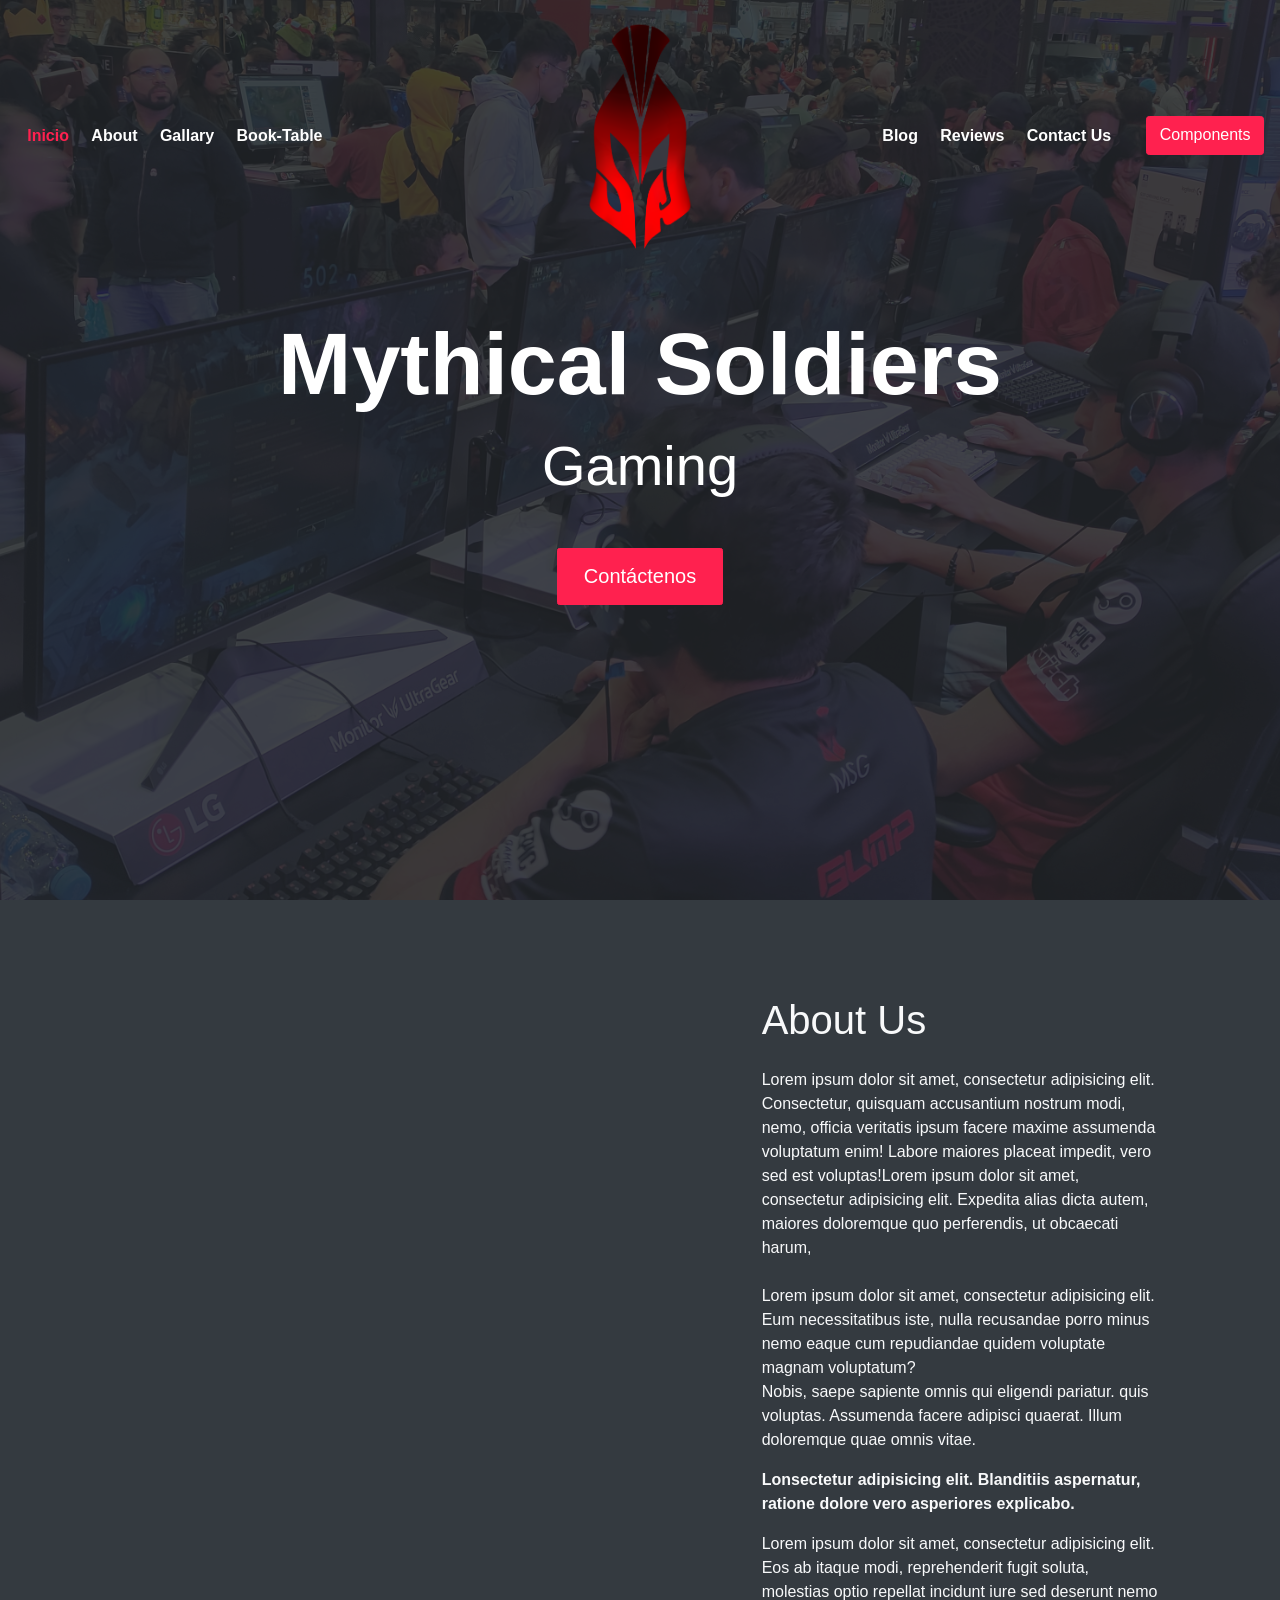
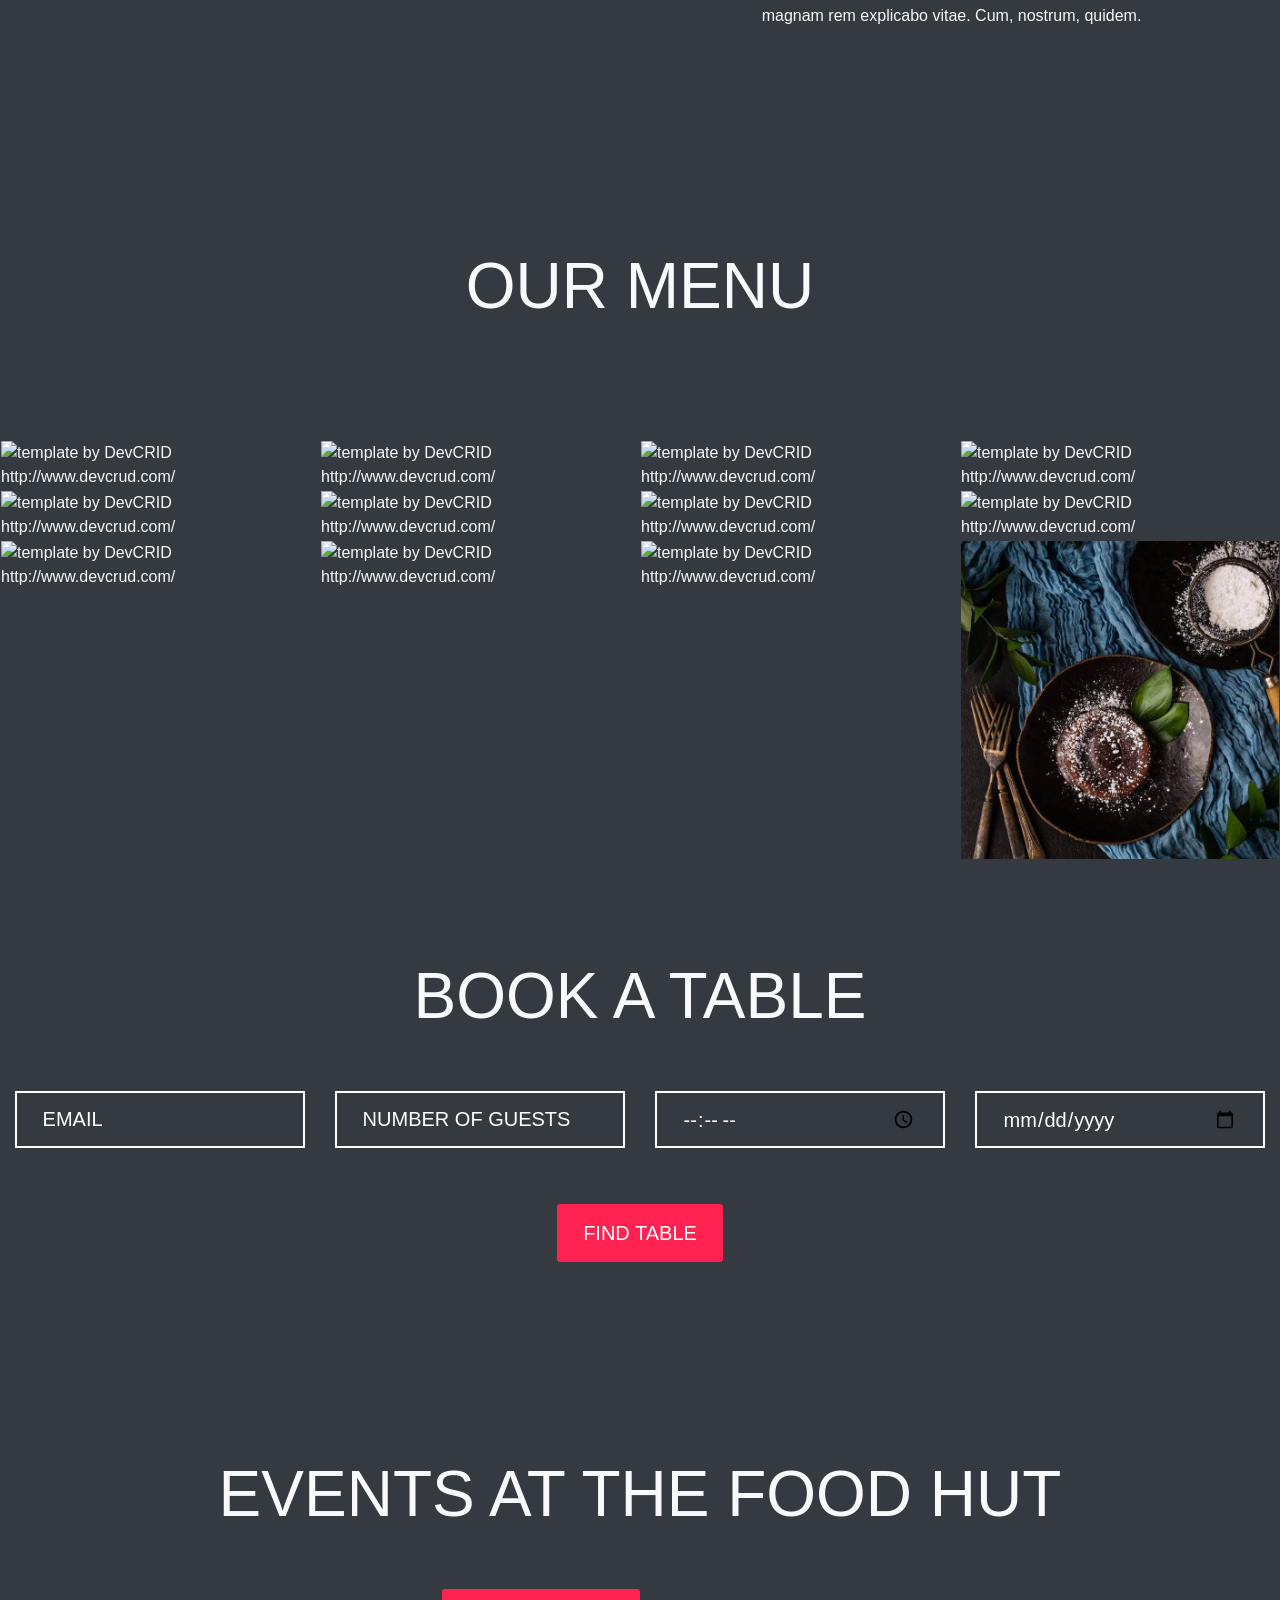
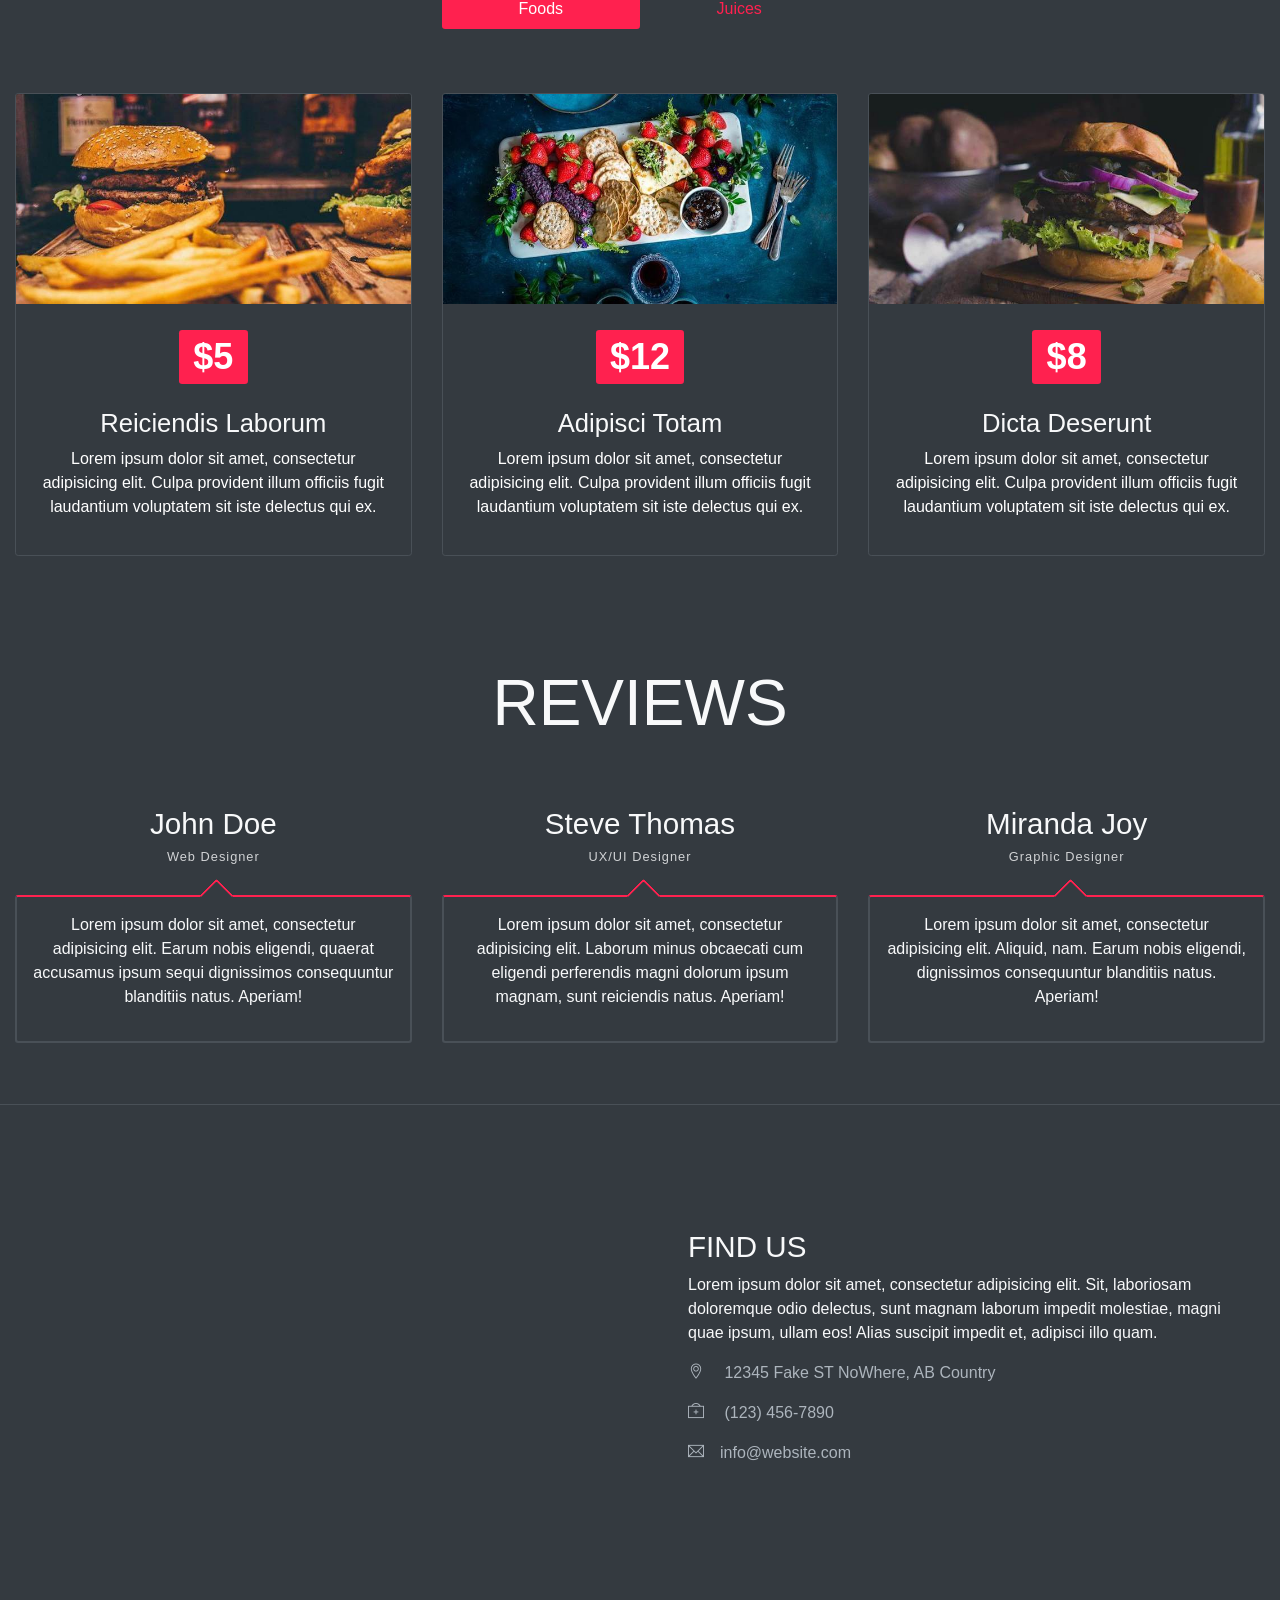
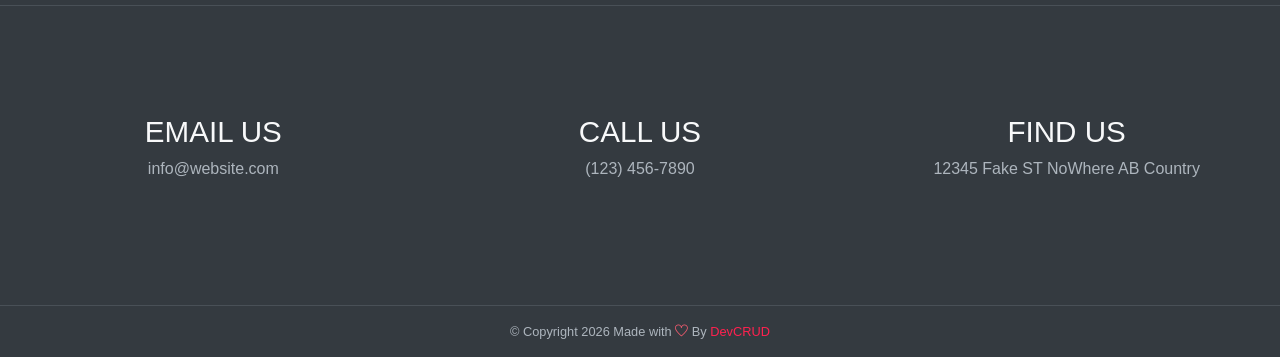
==== public_html/index.html @ 179f6e2f "feat: Adding files new page MSG" ====
<!DOCTYPE html>
<html lang="en">
<head>
	<meta charset="utf-8">
    <meta name="viewport" content="width=device-width, initial-scale=1, shrink-to-fit=no">
    <meta name="description" content="Start your development with FoodHut landing page.">
    <meta name="author" content="Devcrud">
    <title>FoodHut | Free Bootstrap 4.3.x template</title>
   
    <!-- font icons -->
    <link rel="stylesheet" href="assets/vendors/themify-icons/css/themify-icons.css">

    <link rel="stylesheet" href="assets/vendors/animate/animate.css">

    <!-- Bootstrap + FoodHut main styles -->
	<link rel="stylesheet" href="assets/css/foodhut.css">
</head>
<body data-spy="scroll" data-target=".navbar" data-offset="40" id="home">
    
    <!-- Navbar -->
    <nav class="custom-navbar navbar navbar-expand-lg navbar-dark fixed-top" data-spy="affix" data-offset-top="10">
        <button class="navbar-toggler" type="button" data-toggle="collapse" data-target="#navbarSupportedContent" aria-controls="navbarSupportedContent" aria-expanded="false" aria-label="Toggle navigation">
            <span class="navbar-toggler-icon"></span>
        </button>
        <div class="collapse navbar-collapse" id="navbarSupportedContent">
            <ul class="navbar-nav">
                <li class="nav-item">
                    <a class="nav-link" href="#home">Inicio</a>
                </li>
                <li class="nav-item">
                    <a class="nav-link" href="#about">About</a>
                </li>
                <li class="nav-item">
                    <a class="nav-link" href="#gallary">Gallary</a>
                </li>
                <li class="nav-item">
                    <a class="nav-link" href="#book-table">Book-Table</a>
                </li>
            </ul>
            <a class="navbar-brand m-auto" href="#">
                <img src="assets/imgs/logo.png" class="brand-img" alt="">
                <span class="brand-txt"><img src="assets/imgs/logoBlanco.png" class="brand-img" alt=""></span>
            </a>
            <ul class="navbar-nav">
                <li class="nav-item">
                    <a class="nav-link" href="#blog">Blog<span class="sr-only">(current)</span></a>
                </li>
                <li class="nav-item">
                    <a class="nav-link" href="#testmonial">Reviews</a>
                </li>
                <li class="nav-item">
                    <a class="nav-link" href="#contact">Contact Us</a>
                </li>
                <li class="nav-item">
                    <a href="components.html" class="btn btn-primary ml-xl-4">Components</a>
                </li>
            </ul>
        </div>
    </nav>
    <!-- header -->
    <header id="home" class="header">
        <div class="overlay text-white text-center">
            <h1 class="display-2 font-weight-bold my-3">Mythical Soldiers</h1>
            <h2 class="display-4 mb-5">Gaming</h2>
            <a class="btn btn-lg btn-primary" href="#gallary">Contáctenos</a>
        </div>
    </header>

    <!--  About Section  -->
    <div id="about" class="container-fluid wow fadeIn" id="about"data-wow-duration="1.5s">
        <div class="row">
            <div class="col-lg-6 has-img-bg"></div>
            <div class="col-lg-6">
                <div class="row justify-content-center">
                    <div class="col-sm-8 py-5 my-5">
                        <h2 class="mb-4">About Us</h2>
                        <p>Lorem ipsum dolor sit amet, consectetur adipisicing elit. Consectetur, quisquam accusantium nostrum modi, nemo, officia veritatis ipsum facere maxime assumenda voluptatum enim! Labore maiores placeat impedit, vero sed est voluptas!Lorem ipsum dolor sit amet, consectetur adipisicing elit. Expedita alias dicta autem, maiores doloremque quo perferendis, ut obcaecati harum, <br><br>Lorem ipsum dolor sit amet, consectetur adipisicing elit. Eum necessitatibus iste,
                        nulla recusandae porro minus nemo eaque cum repudiandae quidem voluptate magnam voluptatum? <br>Nobis, saepe sapiente omnis qui eligendi pariatur. quis voluptas. Assumenda facere adipisci quaerat. Illum doloremque quae omnis vitae.</p>
                        <p><b>Lonsectetur adipisicing elit. Blanditiis aspernatur, ratione dolore vero asperiores explicabo.</b></p>
                        <p>Lorem ipsum dolor sit amet, consectetur adipisicing elit. Eos ab itaque modi, reprehenderit fugit soluta, molestias optio repellat incidunt iure sed deserunt nemo magnam rem explicabo vitae. Cum, nostrum, quidem.</p>
                    </div>
                </div>
            </div>
        </div>
    </div>

    <!--  gallary Section  -->
    <div id="gallary" class="text-center bg-dark text-light has-height-md middle-items wow fadeIn">
        <h2 class="section-title">OUR MENU</h2>
    </div>
    <div class="gallary row">
        <div class="col-sm-6 col-lg-3 gallary-item wow fadeIn">
            <img src="assets/imgs/gallary-1.jpg" alt="template by DevCRID http://www.devcrud.com/" class="gallary-img">
            <a href="#" class="gallary-overlay">
                <i class="gallary-icon ti-plus"></i>
            </a>
        </div>
        <div class="col-sm-6 col-lg-3 gallary-item wow fadeIn">
            <img src="assets/imgs/gallary-2.jpg" alt="template by DevCRID http://www.devcrud.com/" class="gallary-img">
            <a href="#" class="gallary-overlay">
                <i class="gallary-icon ti-plus"></i>
            </a>
        </div>
        <div class="col-sm-6 col-lg-3 gallary-item wow fadeIn">
            <img src="assets/imgs/gallary-3.jpg" alt="template by DevCRID http://www.devcrud.com/" class="gallary-img">
            <a href="#" class="gallary-overlay">
                <i class="gallary-icon ti-plus"></i>
            </a>
        </div>
        <div class="col-sm-6 col-lg-3 gallary-item wow fadeIn">
            <img src="assets/imgs/gallary-4.jpg" alt="template by DevCRID http://www.devcrud.com/" class="gallary-img">
            <a href="#" class="gallary-overlay">
                <i class="gallary-icon ti-plus"></i>
            </a>
        </div>
        <div class="col-sm-6 col-lg-3 gallary-item wow fadeIn">
            <img src="assets/imgs/gallary-5.jpg" alt="template by DevCRID http://www.devcrud.com/" class="gallary-img">
            <a href="#" class="gallary-overlay">
                <i class="gallary-icon ti-plus"></i>
            </a>
        </div>
        <div class="col-sm-6 col-lg-3 gallary-item wow fadeIn">
            <img src="assets/imgs/gallary-6.jpg" alt="template by DevCRID http://www.devcrud.com/" class="gallary-img">
            <a href="#" class="gallary-overlay">
                <i class="gallary-icon ti-plus"></i>
            </a>
        </div>
        <div class="col-sm-6 col-lg-3 gallary-item wow fadeIn">
            <img src="assets/imgs/gallary-7.jpg" alt="template by DevCRID http://www.devcrud.com/" class="gallary-img">
            <a href="#" class="gallary-overlay">
                <i class="gallary-icon ti-plus"></i>
            </a>
        </div>
        <div class="col-sm-6 col-lg-3 gallary-item wow fadeIn">
            <img src="assets/imgs/gallary-8.jpg" alt="template by DevCRID http://www.devcrud.com/" class="gallary-img">
            <a href="#" class="gallary-overlay">
                <i class="gallary-icon ti-plus"></i>
            </a>
        </div>
        <div class="col-sm-6 col-lg-3 gallary-item wow fadeIn">
            <img src="assets/imgs/gallary-9.jpg" alt="template by DevCRID http://www.devcrud.com/" class="gallary-img">
            <a href="#" class="gallary-overlay">
                <i class="gallary-icon ti-plus"></i>
            </a>
        </div>
        <div class="col-sm-6 col-lg-3 gallary-item wow fadeIn">
            <img src="assets/imgs/gallary-10.jpg" alt="template by DevCRID http://www.devcrud.com/" class="gallary-img">
            <a href="#" class="gallary-overlay">
                <i class="gallary-icon ti-plus"></i>
            </a>
        </div>
        <div class="col-sm-6 col-lg-3 gallary-item wow fadeIn">
            <img src="assets/imgs/gallary-11.jpg" alt="template by DevCRID http://www.devcrud.com/" class="gallary-img">
            <a href="#" class="gallary-overlay">
                <i class="gallary-icon ti-plus"></i>
            </a>
        </div>
        <div class="col-sm-6 col-lg-3 gallary-item wow fadeIn">
            <img src="assets/imgs/gallary-12.jpg" alt="template by DevCRID http://www.devcrud.com/" class="gallary-img">
            <a href="#" class="gallary-overlay">
                <i class="gallary-icon ti-plus"></i>
            </a>
        </div>
    </div>

    <!-- book a table Section  -->
    <div class="container-fluid has-bg-overlay text-center text-light has-height-lg middle-items" id="book-table">
        <div class="">
            <h2 class="section-title mb-5">BOOK A TABLE</h2>
            <div class="row mb-5">
                <div class="col-sm-6 col-md-3 col-xs-12 my-2">
                    <input type="email" id="booktable" class="form-control form-control-lg custom-form-control" placeholder="EMAIL">
                </div>
                <div class="col-sm-6 col-md-3 col-xs-12 my-2">
                    <input type="number" id="booktable" class="form-control form-control-lg custom-form-control" placeholder="NUMBER OF GUESTS" max="20" min="0">
                </div>
                <div class="col-sm-6 col-md-3 col-xs-12 my-2">
                    <input type="time" id="booktable" class="form-control form-control-lg custom-form-control" placeholder="EMAIL">
                </div>
                <div class="col-sm-6 col-md-3 col-xs-12 my-2">
                    <input type="date" id="booktable" class="form-control form-control-lg custom-form-control" placeholder="12/12/12">
                </div>
            </div>
            <a href="#" class="btn btn-lg btn-primary" id="rounded-btn">FIND TABLE</a>
        </div>
    </div>

    <!-- BLOG Section  -->
    <div id="blog" class="container-fluid bg-dark text-light py-5 text-center wow fadeIn">
        <h2 class="section-title py-5">EVENTS AT THE FOOD HUT</h2>
        <div class="row justify-content-center">
            <div class="col-sm-7 col-md-4 mb-5">
                <ul class="nav nav-pills nav-justified mb-3" id="pills-tab" role="tablist">
                    <li class="nav-item">
                        <a class="nav-link active" id="pills-home-tab" data-toggle="pill" href="#foods" role="tab" aria-controls="pills-home" aria-selected="true">Foods</a>
                    </li>
                    <li class="nav-item">
                        <a class="nav-link" id="pills-profile-tab" data-toggle="pill" href="#juices" role="tab" aria-controls="pills-profile" aria-selected="false">Juices</a>
                    </li>
                </ul>
            </div>
        </div>
        <div class="tab-content" id="pills-tabContent">
            <div class="tab-pane fade show active" id="foods" role="tabpanel" aria-labelledby="pills-home-tab">
                <div class="row">
                    <div class="col-md-4">
                        <div class="card bg-transparent border my-3 my-md-0">
                            <img src="assets/imgs/blog-1.jpg" alt="template by DevCRID http://www.devcrud.com/" class="rounded-0 card-img-top mg-responsive">
                            <div class="card-body">
                                <h1 class="text-center mb-4"><a href="#" class="badge badge-primary">$5</a></h1>
                                <h4 class="pt20 pb20">Reiciendis Laborum </h4>
                                <p class="text-white">Lorem ipsum dolor sit amet, consectetur adipisicing elit. Culpa provident illum officiis fugit laudantium voluptatem sit iste delectus qui ex. </p>
                            </div>
                        </div>
                    </div>
                    <div class="col-md-4">
                        <div class="card bg-transparent border my-3 my-md-0">
                            <img src="assets/imgs/blog-2.jpg" alt="template by DevCRID http://www.devcrud.com/" class="rounded-0 card-img-top mg-responsive">
                            <div class="card-body">
                                <h1 class="text-center mb-4"><a href="#" class="badge badge-primary">$12</a></h1>
                                <h4 class="pt20 pb20">Adipisci Totam</h4>
                                <p class="text-white">Lorem ipsum dolor sit amet, consectetur adipisicing elit. Culpa provident illum officiis fugit laudantium voluptatem sit iste delectus qui ex. </p>
                            </div>
                        </div>
                    </div>
                    <div class="col-md-4">
                        <div class="card bg-transparent border my-3 my-md-0">
                            <img src="assets/imgs/blog-3.jpg" alt="template by DevCRID http://www.devcrud.com/" class="rounded-0 card-img-top mg-responsive">
                            <div class="card-body">
                                <h1 class="text-center mb-4"><a href="#" class="badge badge-primary">$8</a></h1>
                                <h4 class="pt20 pb20">Dicta Deserunt</h4>
                                <p class="text-white">Lorem ipsum dolor sit amet, consectetur adipisicing elit. Culpa provident illum officiis fugit laudantium voluptatem sit iste delectus qui ex. </p>
                            </div>
                        </div>
                    </div>
                </div>
            </div>
            <div class="tab-pane fade" id="juices" role="tabpanel" aria-labelledby="pills-profile-tab">
                <div class="row">
                    <div class="col-md-4 my-3 my-md-0">
                        <div class="card bg-transparent border">
                            <img src="assets/imgs/blog-4.jpg" alt="template by DevCRID http://www.devcrud.com/" class="rounded-0 card-img-top mg-responsive">
                            <div class="card-body">
                                <h1 class="text-center mb-4"><a href="#" class="badge badge-primary">$15</a></h1>
                                <h4 class="pt20 pb20">Consectetur Adipisicing Elit</h4>
                                <p class="text-white">Lorem ipsum dolor sit amet, consectetur adipisicing elit. Culpa provident illum officiis fugit laudantium voluptatem sit iste delectus qui ex. </p>
                            </div>
                        </div>
                    </div>
                    <div class="col-md-4 my-3 my-md-0">
                        <div class="card bg-transparent border">
                            <img src="assets/imgs/blog-5.jpg" alt="template by DevCRID http://www.devcrud.com/" class="rounded-0 card-img-top mg-responsive">
                            <div class="card-body">
                                <h1 class="text-center mb-4"><a href="#" class="badge badge-primary">$29</a></h1>
                                <h4 class="pt20 pb20">Ullam Laboriosam</h4>
                                <p class="text-white">Lorem ipsum dolor sit amet, consectetur adipisicing elit. Culpa provident illum officiis fugit laudantium voluptatem sit iste delectus qui ex. </p>
                            </div>
                        </div>
                    </div>
                    <div class="col-md-4 my-3 my-md-0">
                        <div class="card bg-transparent border">
                            <img src="assets/imgs/blog-6.jpg" alt="template by DevCRID http://www.devcrud.com/" class="rounded-0 card-img-top mg-responsive">
                            <div class="card-body">
                                <h1 class="text-center mb-4"><a href="#" class="badge badge-primary">$3</a></h1>
                                <h4 class="pt20 pb20">Fugit Ipsam</h4>
                                <p class="text-white">Lorem ipsum dolor sit amet, consectetur adipisicing elit. Culpa provident illum officiis fugit laudantium voluptatem sit iste delectus qui ex. </p>
                            </div>
                        </div>
                    </div>
                </div>
            </div>
        </div>
    </div>

    <!-- REVIEWS Section  -->
    <div id="testmonial" class="container-fluid wow fadeIn bg-dark text-light has-height-lg middle-items">
        <h2 class="section-title my-5 text-center">REVIEWS</h2>
        <div class="row mt-3 mb-5">
            <div class="col-md-4 my-3 my-md-0">
                <div class="testmonial-card">
                    <h3 class="testmonial-title">John Doe</h3>
                    <h6 class="testmonial-subtitle">Web Designer</h6>
                    <div class="testmonial-body">
                        <p>Lorem ipsum dolor sit amet, consectetur adipisicing elit. Earum nobis eligendi, quaerat accusamus ipsum sequi dignissimos consequuntur blanditiis natus. Aperiam!</p>
                    </div>
                </div>
            </div>
            <div class="col-md-4 my-3 my-md-0">
                <div class="testmonial-card">
                    <h3 class="testmonial-title">Steve Thomas</h3>
                    <h6 class="testmonial-subtitle">UX/UI Designer</h6>
                    <div class="testmonial-body">
                        <p>Lorem ipsum dolor sit amet, consectetur adipisicing elit. Laborum minus obcaecati cum eligendi perferendis magni dolorum ipsum magnam, sunt reiciendis natus. Aperiam!</p>
                    </div>
                </div>
            </div>
            <div class="col-md-4 my-3 my-md-0">
                <div class="testmonial-card">
                    <h3 class="testmonial-title">Miranda Joy</h3>
                    <h6 class="testmonial-subtitle">Graphic Designer</h6>
                    <div class="testmonial-body">
                        <p>Lorem ipsum dolor sit amet, consectetur adipisicing elit. Aliquid, nam. Earum nobis eligendi, dignissimos consequuntur blanditiis natus. Aperiam!</p>
                    </div>
                </div>
            </div>
        </div>
    </div>

    <!-- CONTACT Section  -->
    <div id="contact" class="container-fluid bg-dark text-light border-top wow fadeIn">
        <div class="row">
            <div class="col-md-6 px-0">
                <div id="map" style="width: 100%; height: 100%; min-height: 400px"></div>
            </div>
            <div class="col-md-6 px-5 has-height-lg middle-items">
                <h3>FIND US</h3>
                <p>Lorem ipsum dolor sit amet, consectetur adipisicing elit. Sit, laboriosam doloremque odio delectus, sunt magnam laborum impedit molestiae, magni quae ipsum, ullam eos! Alias suscipit impedit et, adipisci illo quam.</p>
                <div class="text-muted">
                    <p><span class="ti-location-pin pr-3"></span> 12345 Fake ST NoWhere, AB Country</p>
                    <p><span class="ti-support pr-3"></span> (123) 456-7890</p>
                    <p><span class="ti-email pr-3"></span>info@website.com</p>
                </div>
            </div>
        </div>
    </div>

    <!-- page footer  -->
    <div class="container-fluid bg-dark text-light has-height-md middle-items border-top text-center wow fadeIn">
        <div class="row">
            <div class="col-sm-4">
                <h3>EMAIL US</h3>
                <P class="text-muted">info@website.com</P>
            </div>
            <div class="col-sm-4">
                <h3>CALL US</h3>
                <P class="text-muted">(123) 456-7890</P>
            </div>
            <div class="col-sm-4">
                <h3>FIND US</h3>
                <P class="text-muted">12345 Fake ST NoWhere AB Country</P>
            </div>
        </div>
    </div>
    <div class="bg-dark text-light text-center border-top wow fadeIn">
        <p class="mb-0 py-3 text-muted small">&copy; Copyright <script>document.write(new Date().getFullYear())</script> Made with <i class="ti-heart text-danger"></i> By <a href="http://devcrud.com">DevCRUD</a></p>
    </div>
    <!-- end of page footer -->

	<!-- core  -->
    <script src="assets/vendors/jquery/jquery-3.4.1.js"></script>
    <script src="assets/vendors/bootstrap/bootstrap.bundle.js"></script>

    <!-- bootstrap affix -->
    <script src="assets/vendors/bootstrap/bootstrap.affix.js"></script>

    <!-- wow.js -->
    <script src="assets/vendors/wow/wow.js"></script>
    
    <!-- google maps -->
    <script async defer src="https://maps.googleapis.com/maps/api/js?key=AIzaSyCtme10pzgKSPeJVJrG1O3tjR6lk98o4w8&callback=initMap"></script>

    <!-- FoodHut js -->
    <script src="assets/js/foodhut.js"></script>

</body>
</html>
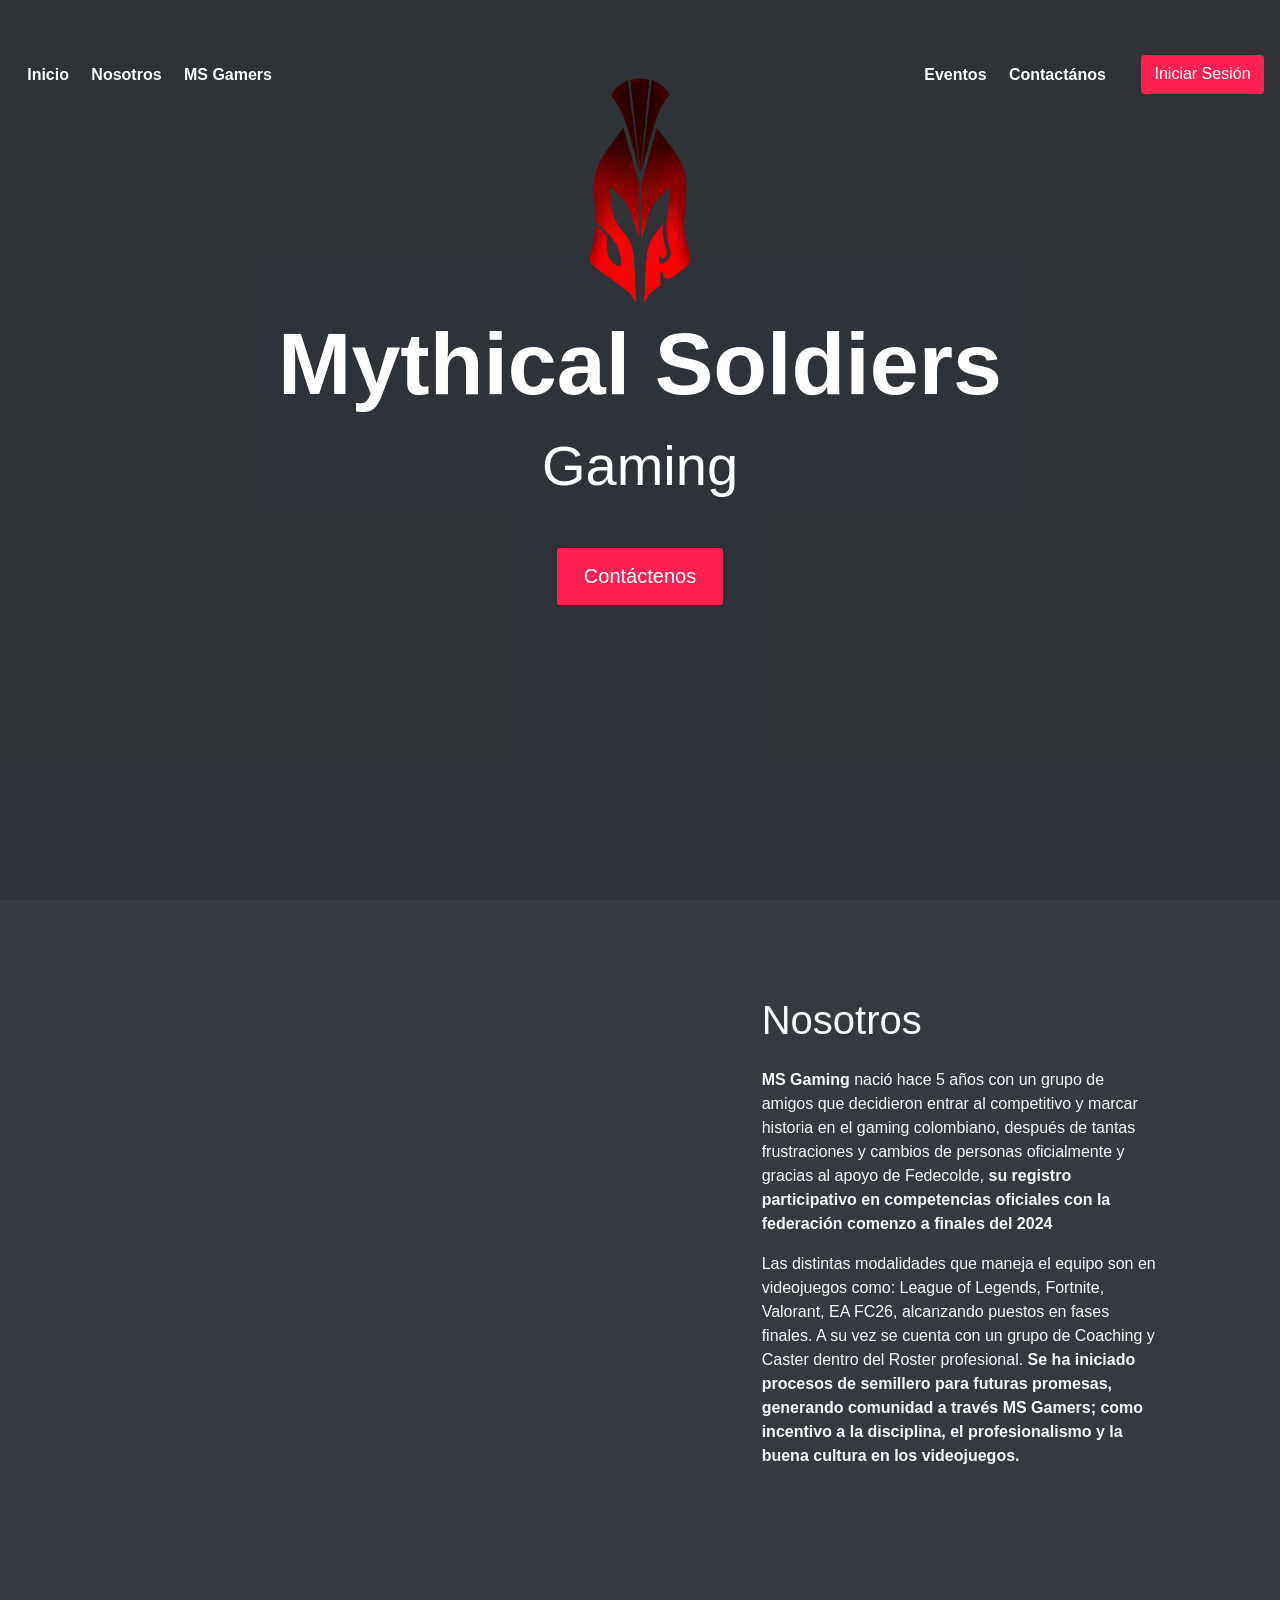
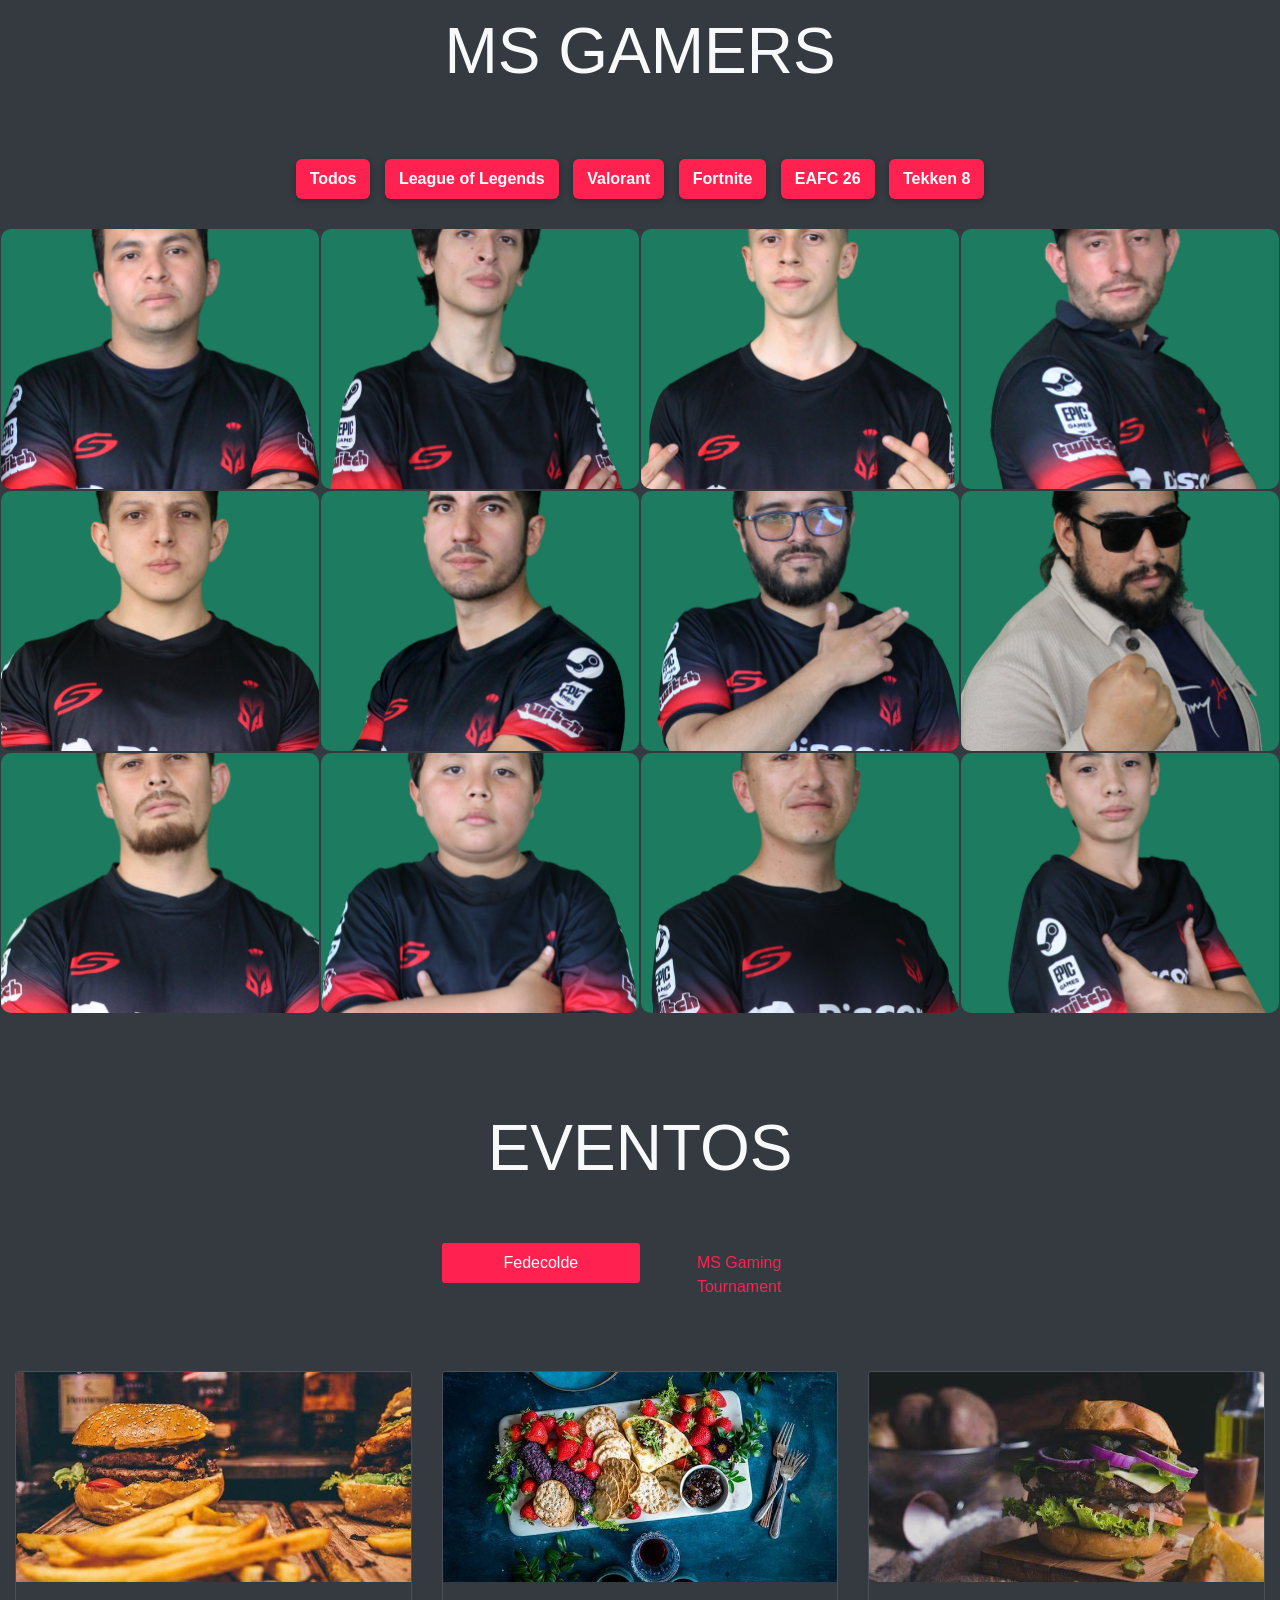
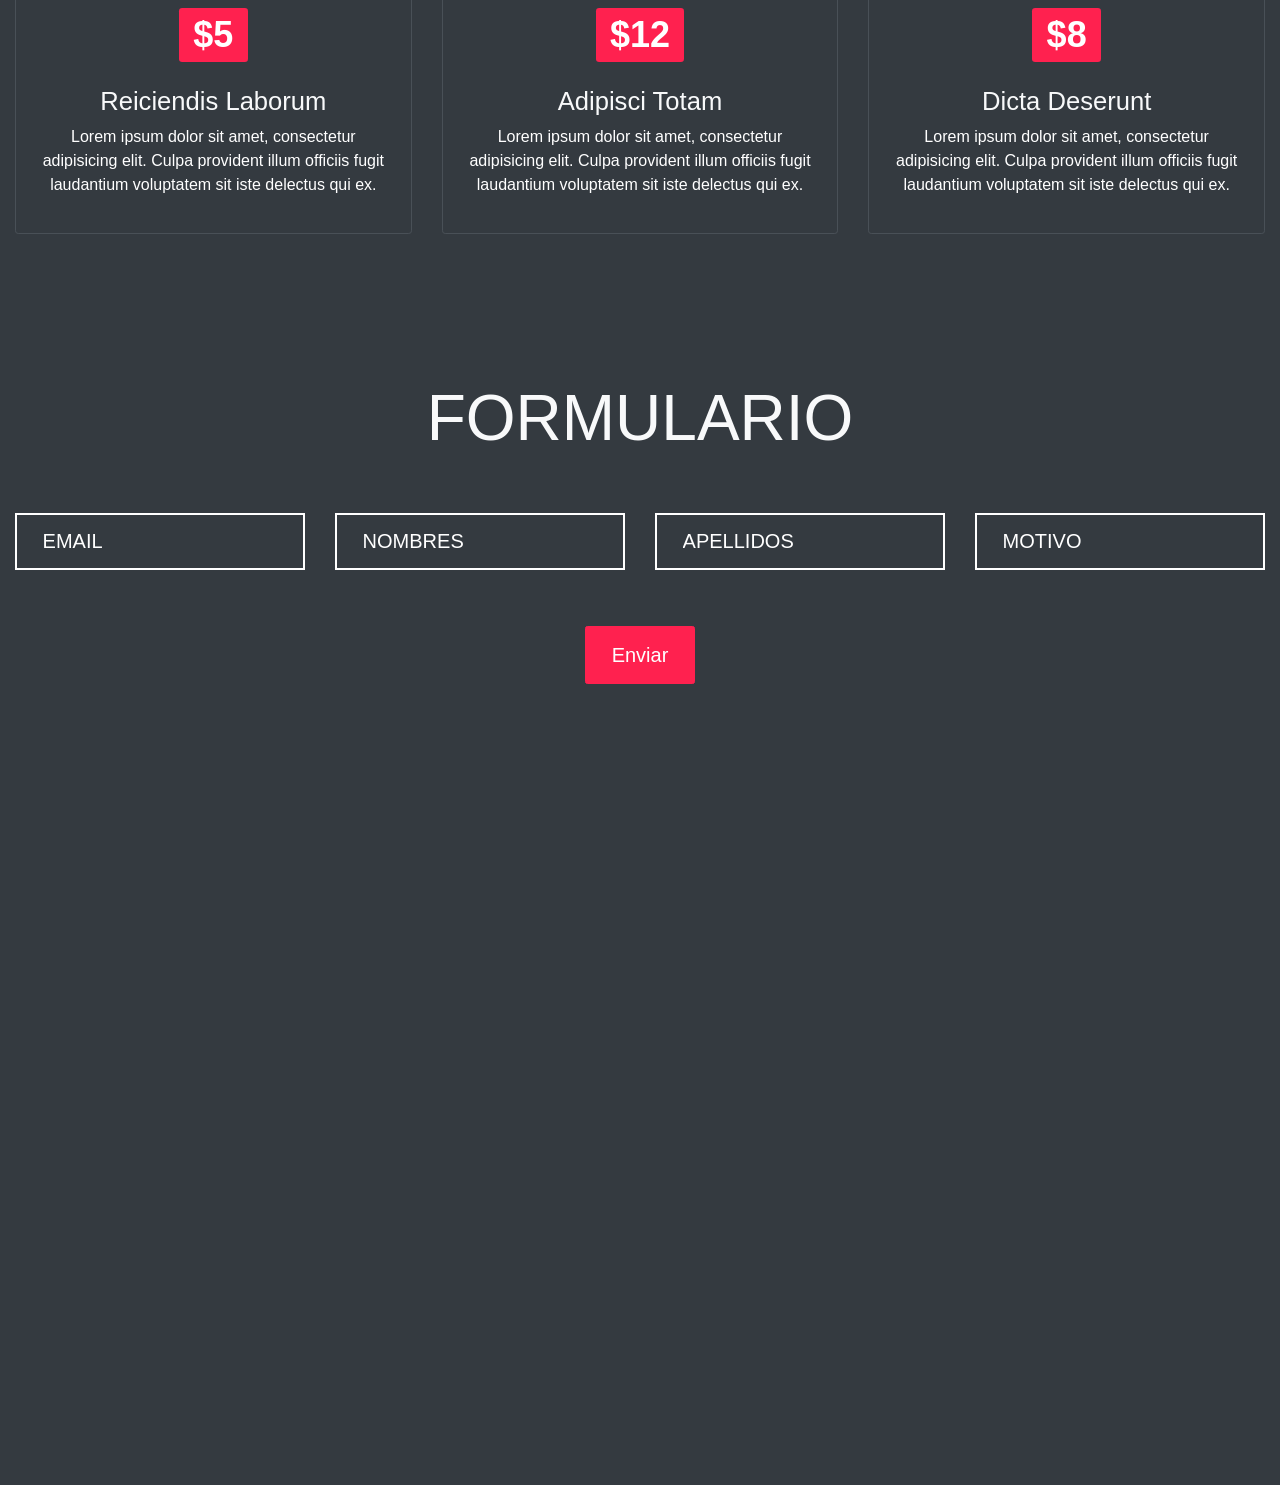
==== commit e07dda1e: "feat: New page Msg" ====
--- a/public_html/index.html
+++ b/public_html/index.html
@@ -5,22 +5,26 @@
     <meta name="viewport" content="width=device-width, initial-scale=1, shrink-to-fit=no">
     <meta name="description" content="Start your development with FoodHut landing page.">
     <meta name="author" content="Devcrud">
-    <title>FoodHut | Free Bootstrap 4.3.x template</title>
+    <title>MS Gaming | EaSports</title>
    
     <!-- font icons -->
     <link rel="stylesheet" href="assets/vendors/themify-icons/css/themify-icons.css">
 
     <link rel="stylesheet" href="assets/vendors/animate/animate.css">
-
+    <link rel="stylesheet" href="assets/css/navbar.css">
     <!-- Bootstrap + FoodHut main styles -->
-	<link rel="stylesheet" href="assets/css/foodhut.css">
+	<link rel="stylesheet" href="assets/css/msg.css">
+
+
+
 </head>
-<body data-spy="scroll" data-target=".navbar" data-offset="40" id="home">
-    
+<body id="home">
+
     <!-- Navbar -->
-    <nav class="custom-navbar navbar navbar-expand-lg navbar-dark fixed-top" data-spy="affix" data-offset-top="10">
+    <nav class="custom-navbar navbar navbar-expand-lg navbar-dark fixed-top affix" data-spy="affix" data-offset-top="10">
         <button class="navbar-toggler" type="button" data-toggle="collapse" data-target="#navbarSupportedContent" aria-controls="navbarSupportedContent" aria-expanded="false" aria-label="Toggle navigation">
             <span class="navbar-toggler-icon"></span>
+            <img src="assets/imgs/logoBlanco.png" alt="Logo blanco" class="toggler-logo">
         </button>
         <div class="collapse navbar-collapse" id="navbarSupportedContent">
             <ul class="navbar-nav">
@@ -28,174 +32,235 @@
                     <a class="nav-link" href="#home">Inicio</a>
                 </li>
                 <li class="nav-item">
-                    <a class="nav-link" href="#about">About</a>
-                </li>
-                <li class="nav-item">
-                    <a class="nav-link" href="#gallary">Gallary</a>
-                </li>
-                <li class="nav-item">
-                    <a class="nav-link" href="#book-table">Book-Table</a>
+                    <a class="nav-link" href="#about">Nosotros</a>
+                </li>
+                <li class="nav-item">
+                    <a class="nav-link" href="#gallary">MS Gamers</a>
                 </li>
             </ul>
             <a class="navbar-brand m-auto" href="#">
-                <img src="assets/imgs/logo.png" class="brand-img" alt="">
-                <span class="brand-txt"><img src="assets/imgs/logoBlanco.png" class="brand-img" alt=""></span>
+                <img src="assets/imgs/logo.png" class="brand-img logo-normal" alt="logo normal">
+                <img src="assets/imgs/logoBlanco.png" class="brand-txt logo-scroll" alt="logo blanco">
             </a>
             <ul class="navbar-nav">
                 <li class="nav-item">
-                    <a class="nav-link" href="#blog">Blog<span class="sr-only">(current)</span></a>
-                </li>
-                <li class="nav-item">
-                    <a class="nav-link" href="#testmonial">Reviews</a>
-                </li>
-                <li class="nav-item">
-                    <a class="nav-link" href="#contact">Contact Us</a>
-                </li>
-                <li class="nav-item">
-                    <a href="components.html" class="btn btn-primary ml-xl-4">Components</a>
+                    <a class="nav-link" href="#events">Eventos</a>
+                </li>
+                <li class="nav-item">
+                    <a class="nav-link" href="#book-table">Contactános</a>
+                </li>
+                <li class="nav-item">
+                    <a href="components.html" class="btn btn-primary ml-xl-4">Iniciar Sesión</a>
                 </li>
             </ul>
         </div>
     </nav>
     <!-- header -->
-    <header id="home" class="header">
+    <header id="home" class="header video-header">
+        <video autoplay muted loop playsinline class="video-bg">
+            <source src="assets/videos/fondo.mp4" type="video/mp4">
+        </video>
+
         <div class="overlay text-white text-center">
             <h1 class="display-2 font-weight-bold my-3">Mythical Soldiers</h1>
             <h2 class="display-4 mb-5">Gaming</h2>
-            <a class="btn btn-lg btn-primary" href="#gallary">Contáctenos</a>
+            <a class="btn btn-lg btn-primary" href="#book-table">Contáctenos</a>
         </div>
     </header>
 
     <!--  About Section  -->
-    <div id="about" class="container-fluid wow fadeIn" id="about"data-wow-duration="1.5s">
+    <div id="about" class="container-fluid wow fadeIn" data-wow-duration="1.5s">
         <div class="row">
             <div class="col-lg-6 has-img-bg"></div>
             <div class="col-lg-6">
                 <div class="row justify-content-center">
                     <div class="col-sm-8 py-5 my-5">
-                        <h2 class="mb-4">About Us</h2>
-                        <p>Lorem ipsum dolor sit amet, consectetur adipisicing elit. Consectetur, quisquam accusantium nostrum modi, nemo, officia veritatis ipsum facere maxime assumenda voluptatum enim! Labore maiores placeat impedit, vero sed est voluptas!Lorem ipsum dolor sit amet, consectetur adipisicing elit. Expedita alias dicta autem, maiores doloremque quo perferendis, ut obcaecati harum, <br><br>Lorem ipsum dolor sit amet, consectetur adipisicing elit. Eum necessitatibus iste,
-                        nulla recusandae porro minus nemo eaque cum repudiandae quidem voluptate magnam voluptatum? <br>Nobis, saepe sapiente omnis qui eligendi pariatur. quis voluptas. Assumenda facere adipisci quaerat. Illum doloremque quae omnis vitae.</p>
-                        <p><b>Lonsectetur adipisicing elit. Blanditiis aspernatur, ratione dolore vero asperiores explicabo.</b></p>
-                        <p>Lorem ipsum dolor sit amet, consectetur adipisicing elit. Eos ab itaque modi, reprehenderit fugit soluta, molestias optio repellat incidunt iure sed deserunt nemo magnam rem explicabo vitae. Cum, nostrum, quidem.</p>
-                    </div>
-                </div>
-            </div>
-        </div>
-    </div>
-
-    <!--  gallary Section  -->
+                        <h2 class="mb-4">Nosotros</h2>
+                        <p><b>MS Gaming</b> nació hace 5 años con un grupo de amigos que decidieron entrar al competitivo y marcar historia en el gaming colombiano, después de tantas frustraciones y cambios de personas oficialmente y gracias al apoyo de Fedecolde, <b>su registro participativo en competencias oficiales con la federación comenzo a finales del 2024</b></p>
+                        <p>Las distintas modalidades que maneja el equipo son en videojuegos como: League of Legends, Fortnite, Valorant, EA FC26, alcanzando puestos en fases finales. A su vez se cuenta con un grupo de Coaching y Caster dentro del Roster profesional. <b>Se ha iniciado procesos de semillero para futuras promesas, generando comunidad a través MS Gamers; como incentivo a la disciplina, el profesionalismo y la buena cultura en los videojuegos.</b></p>
+                    </div>
+                </div>
+            </div>
+        </div>
+    </div>
+
+        <!--  gallary Section  -->
     <div id="gallary" class="text-center bg-dark text-light has-height-md middle-items wow fadeIn">
-        <h2 class="section-title">OUR MENU</h2>
-    </div>
-    <div class="gallary row">
-        <div class="col-sm-6 col-lg-3 gallary-item wow fadeIn">
-            <img src="assets/imgs/gallary-1.jpg" alt="template by DevCRID http://www.devcrud.com/" class="gallary-img">
-            <a href="#" class="gallary-overlay">
-                <i class="gallary-icon ti-plus"></i>
-            </a>
-        </div>
-        <div class="col-sm-6 col-lg-3 gallary-item wow fadeIn">
-            <img src="assets/imgs/gallary-2.jpg" alt="template by DevCRID http://www.devcrud.com/" class="gallary-img">
-            <a href="#" class="gallary-overlay">
-                <i class="gallary-icon ti-plus"></i>
-            </a>
-        </div>
-        <div class="col-sm-6 col-lg-3 gallary-item wow fadeIn">
-            <img src="assets/imgs/gallary-3.jpg" alt="template by DevCRID http://www.devcrud.com/" class="gallary-img">
-            <a href="#" class="gallary-overlay">
-                <i class="gallary-icon ti-plus"></i>
-            </a>
-        </div>
-        <div class="col-sm-6 col-lg-3 gallary-item wow fadeIn">
-            <img src="assets/imgs/gallary-4.jpg" alt="template by DevCRID http://www.devcrud.com/" class="gallary-img">
-            <a href="#" class="gallary-overlay">
-                <i class="gallary-icon ti-plus"></i>
-            </a>
-        </div>
-        <div class="col-sm-6 col-lg-3 gallary-item wow fadeIn">
-            <img src="assets/imgs/gallary-5.jpg" alt="template by DevCRID http://www.devcrud.com/" class="gallary-img">
-            <a href="#" class="gallary-overlay">
-                <i class="gallary-icon ti-plus"></i>
-            </a>
-        </div>
-        <div class="col-sm-6 col-lg-3 gallary-item wow fadeIn">
-            <img src="assets/imgs/gallary-6.jpg" alt="template by DevCRID http://www.devcrud.com/" class="gallary-img">
-            <a href="#" class="gallary-overlay">
-                <i class="gallary-icon ti-plus"></i>
-            </a>
-        </div>
-        <div class="col-sm-6 col-lg-3 gallary-item wow fadeIn">
-            <img src="assets/imgs/gallary-7.jpg" alt="template by DevCRID http://www.devcrud.com/" class="gallary-img">
-            <a href="#" class="gallary-overlay">
-                <i class="gallary-icon ti-plus"></i>
-            </a>
-        </div>
-        <div class="col-sm-6 col-lg-3 gallary-item wow fadeIn">
-            <img src="assets/imgs/gallary-8.jpg" alt="template by DevCRID http://www.devcrud.com/" class="gallary-img">
-            <a href="#" class="gallary-overlay">
-                <i class="gallary-icon ti-plus"></i>
-            </a>
-        </div>
-        <div class="col-sm-6 col-lg-3 gallary-item wow fadeIn">
-            <img src="assets/imgs/gallary-9.jpg" alt="template by DevCRID http://www.devcrud.com/" class="gallary-img">
-            <a href="#" class="gallary-overlay">
-                <i class="gallary-icon ti-plus"></i>
-            </a>
-        </div>
-        <div class="col-sm-6 col-lg-3 gallary-item wow fadeIn">
-            <img src="assets/imgs/gallary-10.jpg" alt="template by DevCRID http://www.devcrud.com/" class="gallary-img">
-            <a href="#" class="gallary-overlay">
-                <i class="gallary-icon ti-plus"></i>
-            </a>
-        </div>
-        <div class="col-sm-6 col-lg-3 gallary-item wow fadeIn">
-            <img src="assets/imgs/gallary-11.jpg" alt="template by DevCRID http://www.devcrud.com/" class="gallary-img">
-            <a href="#" class="gallary-overlay">
-                <i class="gallary-icon ti-plus"></i>
-            </a>
-        </div>
-        <div class="col-sm-6 col-lg-3 gallary-item wow fadeIn">
-            <img src="assets/imgs/gallary-12.jpg" alt="template by DevCRID http://www.devcrud.com/" class="gallary-img">
-            <a href="#" class="gallary-overlay">
-                <i class="gallary-icon ti-plus"></i>
-            </a>
-        </div>
-    </div>
-
-    <!-- book a table Section  -->
-    <div class="container-fluid has-bg-overlay text-center text-light has-height-lg middle-items" id="book-table">
-        <div class="">
-            <h2 class="section-title mb-5">BOOK A TABLE</h2>
-            <div class="row mb-5">
-                <div class="col-sm-6 col-md-3 col-xs-12 my-2">
-                    <input type="email" id="booktable" class="form-control form-control-lg custom-form-control" placeholder="EMAIL">
-                </div>
-                <div class="col-sm-6 col-md-3 col-xs-12 my-2">
-                    <input type="number" id="booktable" class="form-control form-control-lg custom-form-control" placeholder="NUMBER OF GUESTS" max="20" min="0">
-                </div>
-                <div class="col-sm-6 col-md-3 col-xs-12 my-2">
-                    <input type="time" id="booktable" class="form-control form-control-lg custom-form-control" placeholder="EMAIL">
-                </div>
-                <div class="col-sm-6 col-md-3 col-xs-12 my-2">
-                    <input type="date" id="booktable" class="form-control form-control-lg custom-form-control" placeholder="12/12/12">
-                </div>
-            </div>
-            <a href="#" class="btn btn-lg btn-primary" id="rounded-btn">FIND TABLE</a>
+        <h2 class="section-title">MS GAMERS</h2>
+    </div>
+
+    <!-- botones de filtro -->
+    <div class="text-center my-4">
+        <button type="button" class="menu-filter-btn" data-filter="all">Todos</button>
+        <button type="button" class="menu-filter-btn" data-filter="1">League of Legends</button>
+        <button type="button" class="menu-filter-btn" data-filter="2">Valorant</button>
+        <button type="button" class="menu-filter-btn" data-filter="3">Fortnite</button>
+        <button type="button" class="menu-filter-btn" data-filter="4">EAFC 26</button>
+        <button type="button" class="menu-filter-btn" data-filter="5">Tekken 8</button>
+    </div>
+
+    <div class="gallary-wrapper">
+        <div class="gallary row">
+            <!-- Grupo 1 -->
+            <div class="col-sm-6 col-lg-3 gallary-item wow fadeIn" data-group="1">
+                <img 
+                class="gallary-img"
+                src="assets/imgs/gallary-1.jpg"
+                data-logo="assets/imgs/logo-msg.png"
+                data-title="MSG Forrest Gump"
+                data-desc="Jungla competitivo — Mythical Soldiers"
+                data-social='[{"icon":"instagram","url":"https://instagram.com/carlos.msg"},
+                              {"icon":"twitch","url":"https://twitch.tv/carlosJungle"}]'>
+
+            </div>
+            <div class="col-sm-6 col-lg-3 gallary-item wow fadeIn" data-group="1">
+                <img src="assets/imgs/gallary-5.jpg"
+                    class="gallary-img"
+                    data-title="MSG - Solo Loveling"
+                    data-desc="Main Jungla"
+                    data-social='[
+                        {"icon":"instagram", "url":"https://instagram.com/carlos.msg"},
+                        {"icon":"twitch", "url":"https://twitch.tv/carlosJungle"}
+                    ]'>
+            </div>
+            <div class="col-sm-6 col-lg-3 gallary-item wow fadeIn" data-group="1">
+                <img src="assets/imgs/gallary-6.jpg"
+                    class="gallary-img"
+                    data-title="MSG - Solo Loveling"
+                    data-desc="Main Jungla"
+                    data-social='[
+                        {"icon":"instagram", "url":"https://instagram.com/carlos.msg"},
+                        {"icon":"twitch", "url":"https://twitch.tv/carlosJungle"}
+                    ]'>
+            </div>
+
+            <!-- Grupo 2 -->
+            <div class="col-sm-6 col-lg-3 gallary-item wow fadeIn" data-group="2">
+                <img src="assets/imgs/gallary-2.jpg"
+                    class="gallary-img"
+                    data-title="MSG - Solo Loveling"
+                    data-desc="Main Jungla"
+                    data-social='[
+                        {"icon":"instagram", "url":"https://instagram.com/carlos.msg"},
+                        {"icon":"twitch", "url":"https://twitch.tv/carlosJungle"}
+                    ]'>
+            </div>
+            <div class="col-sm-6 col-lg-3 gallary-item wow fadeIn" data-group="2">
+                <img src="assets/imgs/gallary-11.jpg"
+                    class="gallary-img"
+                    data-title="MSG - Pokeperro"
+                    data-desc="Midlaner"
+                    data-social='[
+                        {"icon":"instagram", "url":"https://instagram.com/miguelangelo922"},
+                        {"icon":"twitch", "url":"https://twitch.tv/carlosJungle"}
+                    ]'>
+            </div>
+            <div class="col-sm-6 col-lg-3 gallary-item wow fadeIn" data-group="2">
+                <img src="assets/imgs/gallary-12.jpg"
+                    class="gallary-img"
+                    data-title="MSG - Solo Loveling"
+                    data-desc="Main Jungla"
+                    data-social='[
+                        {"icon":"instagram", "url":"https://instagram.com/carlos.msg"},
+                        {"icon":"twitch", "url":"https://twitch.tv/carlosJungle"}
+                    ]'>
+            </div>
+
+            <!-- Grupo 3 -->
+            <div class="col-sm-6 col-lg-3 gallary-item wow fadeIn" data-group="3">
+                <img src="assets/imgs/gallary-3.jpg"
+                    class="gallary-img"
+                    data-title="MSG - Solo Loveling"
+                    data-desc="Main Jungla"
+                    data-social='[
+                        {"icon":"instagram", "url":"https://instagram.com/carlos.msg"},
+                        {"icon":"twitch", "url":"https://twitch.tv/carlosJungle"}
+                    ]'>
+            </div>
+
+            <!-- Grupo 4 -->
+            <div class="col-sm-6 col-lg-3 gallary-item wow fadeIn" data-group="4">
+                <img src="assets/imgs/gallary-4.jpg"
+                    class="gallary-img"
+                    data-title="MSG - Solo Loveling"
+                    data-desc="Main Jungla"
+                    data-social='[
+                        {"icon":"instagram", "url":"https://instagram.com/carlos.msg"},
+                        {"icon":"twitch", "url":"https://twitch.tv/carlosJungle"}
+                    ]'>
+            </div>
+
+            <!-- Grupo 5 -->
+            <div class="col-sm-6 col-lg-3 gallary-item wow fadeIn" data-group="5">
+                <img src="assets/imgs/gallary-7.jpg"
+                    class="gallary-img"
+                    data-title="MSG - Solo Loveling"
+                    data-desc="Main Jungla"
+                    data-social='[
+                        {"icon":"instagram", "url":"https://instagram.com/carlos.msg"},
+                        {"icon":"twitch", "url":"https://twitch.tv/carlosJungle"}
+                    ]'>
+            </div>
+            <div class="col-sm-6 col-lg-3 gallary-item wow fadeIn" data-group="5">
+                <img src="assets/imgs/gallary-8.jpg"
+                    class="gallary-img"
+                    data-title="MSG - Solo Loveling"
+                    data-desc="Main Jungla"
+                    data-social='[
+                        {"icon":"instagram", "url":"https://instagram.com/carlos.msg"},
+                        {"icon":"twitch", "url":"https://twitch.tv/carlosJungle"}
+                    ]'>
+            </div>
+            <div class="col-sm-6 col-lg-3 gallary-item wow fadeIn" data-group="5">
+                <img src="assets/imgs/gallary-9.jpg"
+                    class="gallary-img"
+                    data-title="MSG - Solo Loveling"
+                    data-desc="Main Jungla"
+                    data-social='[
+                        {"icon":"instagram", "url":"https://instagram.com/carlos.msg"},
+                        {"icon":"twitch", "url":"https://twitch.tv/carlosJungle"}
+                    ]'>
+            </div>
+            <div class="col-sm-6 col-lg-3 gallary-item wow fadeIn" data-group="5">
+                <img src="assets/imgs/gallary-10.jpg"
+                    class="gallary-img"
+                    data-title="MSG - Solo Loveling"
+                    data-desc="Main Jungla"
+                    data-social='[
+                        {"icon":"instagram", "url":"https://instagram.com/carlos.msg"},
+                        {"icon":"twitch", "url":"https://twitch.tv/carlosJungle"}
+                    ]'>
+            </div>
+
+        </div>
+    </div>
+
+    <!-- MODAL DE IMAGEN -->
+    <div id="imageModal" class="modal">
+        <div class="modal-content" id="modalContent">
+            <!-- FOTO DEL JUGADOR -->
+            <img id="modalImg" src="" alt="">
+            <div class="modal-info">
+                <!-- LOGO DEL EQUIPO -->
+                <img id="modalLogo" src="" alt="logo" class="modal-logo">
+                <h3 id="modalTitle"></h3>
+                <p id="modalDescription"></p>
+                <div class="social-links" id="modalSocial"></div>
+            </div>
         </div>
     </div>
 
     <!-- BLOG Section  -->
-    <div id="blog" class="container-fluid bg-dark text-light py-5 text-center wow fadeIn">
-        <h2 class="section-title py-5">EVENTS AT THE FOOD HUT</h2>
+    <div id="events" class="container-fluid bg-dark text-light py-5 text-center wow fadeIn">
+        <h2 class="section-title py-5">EVENTOS</h2>
         <div class="row justify-content-center">
             <div class="col-sm-7 col-md-4 mb-5">
                 <ul class="nav nav-pills nav-justified mb-3" id="pills-tab" role="tablist">
                     <li class="nav-item">
-                        <a class="nav-link active" id="pills-home-tab" data-toggle="pill" href="#foods" role="tab" aria-controls="pills-home" aria-selected="true">Foods</a>
+                        <a class="nav-link active" id="pills-home-tab" data-toggle="pill" href="#foods" role="tab" aria-controls="pills-home" aria-selected="true">Fedecolde</a>
                     </li>
                     <li class="nav-item">
-                        <a class="nav-link" id="pills-profile-tab" data-toggle="pill" href="#juices" role="tab" aria-controls="pills-profile" aria-selected="false">Juices</a>
+                        <a class="nav-link" id="pills-profile-tab" data-toggle="pill" href="#juices" role="tab" aria-controls="pills-profile" aria-selected="false">MS Gaming Tournament</a>
                     </li>
                 </ul>
             </div>
@@ -272,53 +337,87 @@
         </div>
     </div>
 
-    <!-- REVIEWS Section  -->
-    <div id="testmonial" class="container-fluid wow fadeIn bg-dark text-light has-height-lg middle-items">
-        <h2 class="section-title my-5 text-center">REVIEWS</h2>
-        <div class="row mt-3 mb-5">
-            <div class="col-md-4 my-3 my-md-0">
-                <div class="testmonial-card">
-                    <h3 class="testmonial-title">John Doe</h3>
-                    <h6 class="testmonial-subtitle">Web Designer</h6>
-                    <div class="testmonial-body">
-                        <p>Lorem ipsum dolor sit amet, consectetur adipisicing elit. Earum nobis eligendi, quaerat accusamus ipsum sequi dignissimos consequuntur blanditiis natus. Aperiam!</p>
-                    </div>
-                </div>
-            </div>
-            <div class="col-md-4 my-3 my-md-0">
-                <div class="testmonial-card">
-                    <h3 class="testmonial-title">Steve Thomas</h3>
-                    <h6 class="testmonial-subtitle">UX/UI Designer</h6>
-                    <div class="testmonial-body">
-                        <p>Lorem ipsum dolor sit amet, consectetur adipisicing elit. Laborum minus obcaecati cum eligendi perferendis magni dolorum ipsum magnam, sunt reiciendis natus. Aperiam!</p>
-                    </div>
-                </div>
-            </div>
-            <div class="col-md-4 my-3 my-md-0">
-                <div class="testmonial-card">
-                    <h3 class="testmonial-title">Miranda Joy</h3>
-                    <h6 class="testmonial-subtitle">Graphic Designer</h6>
-                    <div class="testmonial-body">
-                        <p>Lorem ipsum dolor sit amet, consectetur adipisicing elit. Aliquid, nam. Earum nobis eligendi, dignissimos consequuntur blanditiis natus. Aperiam!</p>
-                    </div>
-                </div>
-            </div>
-        </div>
-    </div>
-
+    <!-- book a table Section  -->
+    <div class="container-fluid has-bg-overlay text-center text-light has-height-lg middle-items" id="book-table">
+        <div class="">
+            <h2 class="section-title mb-5">FORMULARIO</h2>
+            <div class="row mb-5">
+                <div class="col-sm-6 col-md-3 col-xs-12 my-2">
+                    <input type="email" id="booktable" class="form-control form-control-lg custom-form-control" placeholder="EMAIL">
+                </div>
+                <div class="col-sm-6 col-md-3 col-xs-12 my-2">
+                    <input type="text" id="booktable" class="form-control form-control-lg custom-form-control" placeholder="NOMBRES" max="20" min="0">
+                </div>
+                <div class="col-sm-6 col-md-3 col-xs-12 my-2">
+                    <input type="text" id="booktable" class="form-control form-control-lg custom-form-control" placeholder="APELLIDOS" max="20" min="0">
+                </div>
+                <div class="col-sm-6 col-md-3 col-xs-12 my-2">
+                    <input type="text" id="booktable" class="form-control form-control-lg custom-form-control" placeholder="MOTIVO" max="20" min="0">
+                </div>
+            </div>
+            <a href="#" class="btn btn-lg btn-primary" id="rounded-btn">Enviar</a>
+        </div>
+    </div>
     <!-- CONTACT Section  -->
     <div id="contact" class="container-fluid bg-dark text-light border-top wow fadeIn">
         <div class="row">
+            <!-- MAPA -->
             <div class="col-md-6 px-0">
                 <div id="map" style="width: 100%; height: 100%; min-height: 400px"></div>
             </div>
+            <!-- CONTACTO -->
             <div class="col-md-6 px-5 has-height-lg middle-items">
-                <h3>FIND US</h3>
-                <p>Lorem ipsum dolor sit amet, consectetur adipisicing elit. Sit, laboriosam doloremque odio delectus, sunt magnam laborum impedit molestiae, magni quae ipsum, ullam eos! Alias suscipit impedit et, adipisci illo quam.</p>
+                <h3>ENCUÉNTRANOS</h3>
+                <p>Puedes contactarnos por nuestro número telefónico o correo, también si deseas seguirnos por nuestra redes sociales oficiales del equipo.</p>
                 <div class="text-muted">
-                    <p><span class="ti-location-pin pr-3"></span> 12345 Fake ST NoWhere, AB Country</p>
-                    <p><span class="ti-support pr-3"></span> (123) 456-7890</p>
-                    <p><span class="ti-email pr-3"></span>info@website.com</p>
+                    <!-- Ubicación -->
+                    <p>
+                        <span class="ti-location-pin pr-3"></span>
+                        Bogotá, Colombia
+                    </p>
+                    <!-- Teléfono -->
+                    <p>
+                        <span class="ti-support pr-3"></span>
+                        <a href="tel:+573208608166" class="text-light">320 8608166</a>
+                    </p>
+                    <!-- Email -->
+                    <p>
+                        <span class="ti-email pr-3"></span>
+                        <a href="mailto:msgaming.oficialcol@gmail.com" class="text-light">
+                            msgaming.oficialcol@gmail.com
+                        </a>
+                    </p>
+                    <!-- Instagram -->
+                    <p>
+                        <span class="ti-instagram pr-3"></span>
+                        <a href="https://www.instagram.com/msgaming.oficial/" target="_blank" class="text-light">
+                            @msgaming.oficial
+                        </a>
+                    </p>
+
+                    <!-- Facebook -->
+                    <p>
+                        <span class="ti-facebook pr-3"></span>
+                        <a href="https://www.facebook.com/profile.php?id=100089592878298" target="_blank" class="text-light">
+                            MS Gaming (Facebook)
+                        </a>
+                    </p>
+                    <!-- Twitch (SVG) -->
+                    <p>
+                        <img src="https://cdn.jsdelivr.net/npm/simple-icons@v9/icons/twitch.svg" 
+                            width="18" style="filter: invert(1); margin-right:10px;">
+                        <a href="https://www.twitch.tv/msg_col" target="_blank" class="text-light">
+                            twitch.tv/msg_col
+                        </a>
+                    </p>
+                    <!-- TikTok (SVG) -->
+                    <p>
+                        <img src="https://cdn.jsdelivr.net/npm/simple-icons@v9/icons/tiktok.svg" 
+                            width="18" style="filter: invert(1); margin-right:10px;">
+                        <a href="https://www.tiktok.com/@msgaming.official" target="_blank" class="text-light">
+                            @msgaming.official
+                        </a>
+                    </p>
                 </div>
             </div>
         </div>
@@ -328,21 +427,21 @@
     <div class="container-fluid bg-dark text-light has-height-md middle-items border-top text-center wow fadeIn">
         <div class="row">
             <div class="col-sm-4">
-                <h3>EMAIL US</h3>
-                <P class="text-muted">info@website.com</P>
+                <h3>EMAIL</h3>
+                <P class="text-muted">msgaming.oficialcol@gmail.com</P>
             </div>
             <div class="col-sm-4">
-                <h3>CALL US</h3>
-                <P class="text-muted">(123) 456-7890</P>
+                <h3>CELULAR</h3>
+                <P class="text-muted">(320) 860-8166</P>
             </div>
             <div class="col-sm-4">
-                <h3>FIND US</h3>
-                <P class="text-muted">12345 Fake ST NoWhere AB Country</P>
+                <h3>LOCACIÓN</h3>
+                <P class="text-muted">Bogotá - Colombia</P>
             </div>
         </div>
     </div>
     <div class="bg-dark text-light text-center border-top wow fadeIn">
-        <p class="mb-0 py-3 text-muted small">&copy; Copyright <script>document.write(new Date().getFullYear())</script> Made with <i class="ti-heart text-danger"></i> By <a href="http://devcrud.com">DevCRUD</a></p>
+        <p class="mb-0 py-3 text-muted small">&copy; Copyright <script>document.write(new Date().getFullYear())</script> Realizado <i class="ti-heart text-danger"></i> por <a href="http://devcrud.com">Gilbert Fanart</a></p>
     </div>
     <!-- end of page footer -->
 
@@ -360,7 +459,7 @@
     <script async defer src="https://maps.googleapis.com/maps/api/js?key=AIzaSyCtme10pzgKSPeJVJrG1O3tjR6lk98o4w8&callback=initMap"></script>
 
     <!-- FoodHut js -->
-    <script src="assets/js/foodhut.js"></script>
-
+    <script src="assets/js/msg.js"></script>
+    <!-- script de filtrado (pega justo antes de cerrar </body> o reemplaza tu script existente) -->
 </body>
 </html>
--- a/public_html/assets/css/navbar.css
+++ b/public_html/assets/css/navbar.css
@@ -0,0 +1,813 @@
+.navbar {
+  position: relative;
+  display: -webkit-box;
+  display: -webkit-flex;
+  display: -ms-flexbox;
+  display: flex;
+  -webkit-flex-wrap: wrap;
+      -ms-flex-wrap: wrap;
+          flex-wrap: wrap;
+  -webkit-box-align: center;
+  -webkit-align-items: center;
+      -ms-flex-align: center;
+          align-items: center;
+  -webkit-box-pack: justify;
+  -webkit-justify-content: space-between;
+      -ms-flex-pack: justify;
+          justify-content: space-between;
+  padding: 1rem 1rem;
+}
+
+.navbar > .container,
+.navbar > .container-fluid {
+  display: -webkit-box;
+  display: -webkit-flex;
+  display: -ms-flexbox;
+  display: flex;
+  -webkit-flex-wrap: wrap;
+      -ms-flex-wrap: wrap;
+          flex-wrap: wrap;
+  -webkit-box-align: center;
+  -webkit-align-items: center;
+      -ms-flex-align: center;
+          align-items: center;
+  -webkit-box-pack: justify;
+  -webkit-justify-content: space-between;
+      -ms-flex-pack: justify;
+          justify-content: space-between;
+}
+
+
+
+.navbar-brand:hover, .navbar-brand:focus {
+  text-decoration: none;
+}
+
+.navbar-nav {
+  display: -webkit-box;
+  display: -webkit-flex;
+  display: -ms-flexbox;
+  display: flex;
+  -webkit-box-orient: vertical;
+  -webkit-box-direction: normal;
+  -webkit-flex-direction: column;
+      -ms-flex-direction: column;
+          flex-direction: column;
+  padding-left: 0;
+  margin-bottom: 0;
+  list-style: none;
+}
+
+.navbar-nav .nav-link {
+  padding-right: 0;
+  padding-left: 0;
+}
+
+.navbar-nav .dropdown-menu {
+  position: static;
+  float: none;
+}
+
+.navbar-text {
+  display: inline-block;
+  padding-top: 0.5rem;
+  padding-bottom: 0.5rem;
+}
+
+.navbar-collapse {
+  -webkit-flex-basis: 100%;
+      -ms-flex-preferred-size: 100%;
+          flex-basis: 100%;
+  -webkit-box-flex: 1;
+  -webkit-flex-grow: 1;
+      -ms-flex-positive: 1;
+          flex-grow: 1;
+  -webkit-box-align: center;
+  -webkit-align-items: center;
+      -ms-flex-align: center;
+          align-items: center;
+}
+
+.navbar-toggler:hover, .navbar-toggler:focus {
+  text-decoration: none;
+}
+
+.navbar-toggler-icon {
+  display: inline-block;
+  width: 1.5em;
+  height: 1.5em;
+  vertical-align: middle;
+  content: "";
+  background: no-repeat center center;
+  background-size: 100% 100%;
+}
+
+@media (max-width: 575.98px) {
+  .navbar-expand-sm > .container,
+  .navbar-expand-sm > .container-fluid {
+    padding-right: 0;
+    padding-left: 0;
+  }
+}
+
+@media (min-width: 576px) {
+  .navbar-expand-sm {
+    -webkit-box-orient: horizontal;
+    -webkit-box-direction: normal;
+    -webkit-flex-flow: row nowrap;
+        -ms-flex-flow: row nowrap;
+            flex-flow: row nowrap;
+    -webkit-box-pack: start;
+    -webkit-justify-content: flex-start;
+        -ms-flex-pack: start;
+            justify-content: flex-start;
+  }
+  .navbar-expand-sm .navbar-nav {
+    -webkit-box-orient: horizontal;
+    -webkit-box-direction: normal;
+    -webkit-flex-direction: row;
+        -ms-flex-direction: row;
+            flex-direction: row;
+  }
+  .navbar-expand-sm .navbar-nav .dropdown-menu {
+    position: absolute;
+  }
+  .navbar-expand-sm .navbar-nav .nav-link {
+    padding-right: 0.7rem;
+    padding-left: 0.7rem;
+  }
+  .navbar-expand-sm > .container,
+  .navbar-expand-sm > .container-fluid {
+    -webkit-flex-wrap: nowrap;
+        -ms-flex-wrap: nowrap;
+            flex-wrap: nowrap;
+  }
+  .navbar-expand-sm .navbar-collapse {
+    display: -webkit-box !important;
+    display: -webkit-flex !important;
+    display: -ms-flexbox !important;
+    display: flex !important;
+    -webkit-flex-basis: auto;
+        -ms-flex-preferred-size: auto;
+            flex-basis: auto;
+  }
+  .navbar-expand-sm .navbar-toggler {
+    display: none;
+  }
+}
+
+@media (max-width: 767.98px) {
+  .navbar-expand-md > .container,
+  .navbar-expand-md > .container-fluid {
+    padding-right: 0;
+    padding-left: 0;
+  }
+}
+
+@media (min-width: 768px) {
+  .navbar-expand-md {
+    -webkit-box-orient: horizontal;
+    -webkit-box-direction: normal;
+    -webkit-flex-flow: row nowrap;
+        -ms-flex-flow: row nowrap;
+            flex-flow: row nowrap;
+    -webkit-box-pack: start;
+    -webkit-justify-content: flex-start;
+        -ms-flex-pack: start;
+            justify-content: flex-start;
+  }
+  .navbar-expand-md .navbar-nav {
+    -webkit-box-orient: horizontal;
+    -webkit-box-direction: normal;
+    -webkit-flex-direction: row;
+        -ms-flex-direction: row;
+            flex-direction: row;
+  }
+  .navbar-expand-md .navbar-nav .dropdown-menu {
+    position: absolute;
+  }
+  .navbar-expand-md .navbar-nav .nav-link {
+    padding-right: 0.7rem;
+    padding-left: 0.7rem;
+  }
+  .navbar-expand-md > .container,
+  .navbar-expand-md > .container-fluid {
+    -webkit-flex-wrap: nowrap;
+        -ms-flex-wrap: nowrap;
+            flex-wrap: nowrap;
+  }
+  .navbar-expand-md .navbar-collapse {
+    display: -webkit-box !important;
+    display: -webkit-flex !important;
+    display: -ms-flexbox !important;
+    display: flex !important;
+    -webkit-flex-basis: auto;
+        -ms-flex-preferred-size: auto;
+            flex-basis: auto;
+  }
+  .navbar-expand-md .navbar-toggler {
+    display: none;
+  }
+}
+
+@media (max-width: 991.98px) {
+  .navbar-expand-lg > .container,
+  .navbar-expand-lg > .container-fluid {
+    padding-right: 0;
+    padding-left: 0;
+  }
+}
+
+@media (min-width: 992px) {
+  .navbar-expand-lg {
+    -webkit-box-orient: horizontal;
+    -webkit-box-direction: normal;
+    -webkit-flex-flow: row nowrap;
+        -ms-flex-flow: row nowrap;
+            flex-flow: row nowrap;
+    -webkit-box-pack: start;
+    -webkit-justify-content: flex-start;
+        -ms-flex-pack: start;
+            justify-content: flex-start;
+  }
+  .navbar-expand-lg .navbar-nav {
+    -webkit-box-orient: horizontal;
+    -webkit-box-direction: normal;
+    -webkit-flex-direction: row;
+        -ms-flex-direction: row;
+            flex-direction: row;
+  }
+  .navbar-expand-lg .navbar-nav .dropdown-menu {
+    position: absolute;
+  }
+  .navbar-expand-lg .navbar-nav .nav-link {
+    padding-right: 0.7rem;
+    padding-left: 0.7rem;
+  }
+  .navbar-expand-lg > .container,
+  .navbar-expand-lg > .container-fluid {
+    -webkit-flex-wrap: nowrap;
+        -ms-flex-wrap: nowrap;
+            flex-wrap: nowrap;
+  }
+  .navbar-expand-lg .navbar-collapse {
+    display: -webkit-box !important;
+    display: -webkit-flex !important;
+    display: -ms-flexbox !important;
+    display: flex !important;
+    -webkit-flex-basis: auto;
+        -ms-flex-preferred-size: auto;
+            flex-basis: auto;
+  }
+  .navbar-expand-lg .navbar-toggler {
+    display: none;
+  }
+}
+
+@media (max-width: 1199.98px) {
+  .navbar-expand-xl > .container,
+  .navbar-expand-xl > .container-fluid {
+    padding-right: 0;
+    padding-left: 0;
+  }
+}
+
+@media (min-width: 1200px) {
+  .navbar-expand-xl {
+    -webkit-box-orient: horizontal;
+    -webkit-box-direction: normal;
+    -webkit-flex-flow: row nowrap;
+        -ms-flex-flow: row nowrap;
+            flex-flow: row nowrap;
+    -webkit-box-pack: start;
+    -webkit-justify-content: flex-start;
+        -ms-flex-pack: start;
+            justify-content: flex-start;
+  }
+  .navbar-expand-xl .navbar-nav {
+    -webkit-box-orient: horizontal;
+    -webkit-box-direction: normal;
+    -webkit-flex-direction: row;
+        -ms-flex-direction: row;
+            flex-direction: row;
+  }
+  .navbar-expand-xl .navbar-nav .dropdown-menu {
+    position: absolute;
+  }
+  .navbar-expand-xl .navbar-nav .nav-link {
+    padding-right: 0.7rem;
+    padding-left: 0.7rem;
+  }
+  .navbar-expand-xl > .container,
+  .navbar-expand-xl > .container-fluid {
+    -webkit-flex-wrap: nowrap;
+        -ms-flex-wrap: nowrap;
+            flex-wrap: nowrap;
+  }
+  .navbar-expand-xl .navbar-collapse {
+    display: -webkit-box !important;
+    display: -webkit-flex !important;
+    display: -ms-flexbox !important;
+    display: flex !important;
+    -webkit-flex-basis: auto;
+        -ms-flex-preferred-size: auto;
+            flex-basis: auto;
+  }
+  .navbar-expand-xl .navbar-toggler {
+    display: none;
+  }
+}
+
+.navbar-expand {
+  -webkit-box-orient: horizontal;
+  -webkit-box-direction: normal;
+  -webkit-flex-flow: row nowrap;
+      -ms-flex-flow: row nowrap;
+          flex-flow: row nowrap;
+  -webkit-box-pack: start;
+  -webkit-justify-content: flex-start;
+      -ms-flex-pack: start;
+          justify-content: flex-start;
+}
+
+.navbar-expand > .container,
+.navbar-expand > .container-fluid {
+  padding-right: 0;
+  padding-left: 0;
+}
+
+.navbar-expand .navbar-nav {
+  -webkit-box-orient: horizontal;
+  -webkit-box-direction: normal;
+  -webkit-flex-direction: row;
+      -ms-flex-direction: row;
+          flex-direction: row;
+}
+
+.navbar-expand .navbar-nav .dropdown-menu {
+  position: absolute;
+}
+
+.navbar-expand .navbar-nav .nav-link {
+  padding-right: 0.7rem;
+  padding-left: 0.7rem;
+}
+
+.navbar-expand > .container,
+.navbar-expand > .container-fluid {
+  -webkit-flex-wrap: nowrap;
+      -ms-flex-wrap: nowrap;
+          flex-wrap: nowrap;
+}
+
+.navbar-expand .navbar-collapse {
+  display: -webkit-box !important;
+  display: -webkit-flex !important;
+  display: -ms-flexbox !important;
+  display: flex !important;
+  -webkit-flex-basis: auto;
+      -ms-flex-preferred-size: auto;
+          flex-basis: auto;
+}
+
+.navbar-expand .navbar-toggler {
+  display: none;
+}
+
+.navbar-light .navbar-brand {
+  color: #ff214f;
+}
+
+.navbar-light .navbar-brand:hover, .navbar-light .navbar-brand:focus {
+  color: #ff214f;
+}
+
+.navbar-light .navbar-nav .nav-link {
+  color: #343a40;
+}
+
+.navbar-light .navbar-nav .nav-link:hover, .navbar-light .navbar-nav .nav-link:focus {
+  color: rgba(0, 0, 0, 0.7);
+}
+
+.navbar-light .navbar-nav .nav-link.disabled {
+  color: rgba(0, 0, 0, 0.3);
+}
+
+.navbar-light .navbar-nav .show > .nav-link,
+.navbar-light .navbar-nav .active > .nav-link,
+.navbar-light .navbar-nav .nav-link.show,
+.navbar-light .navbar-nav .nav-link.active {
+  color: #ff214f;
+}
+
+.navbar-light .navbar-toggler {
+  color: #343a40;
+  border-color: rgba(0, 0, 0, 0.1);
+}
+
+.navbar-light .navbar-toggler-icon {
+  background-image: url("data:image/svg+xml,%3csvg viewBox='0 0 30 30' xmlns='http://www.w3.org/2000/svg'%3e%3cpath stroke='%23343a40' stroke-width='2' stroke-linecap='round' stroke-miterlimit='10' d='M4 7h22M4 15h22M4 23h22'/%3e%3c/svg%3e");
+}
+
+.navbar-light .navbar-text {
+  color: #343a40;
+}
+
+.navbar-light .navbar-text a {
+  color: #ff214f;
+}
+
+.navbar-light .navbar-text a:hover, .navbar-light .navbar-text a:focus {
+  color: #ff214f;
+}
+
+.navbar-dark .navbar-brand {
+  color: #ff214f;
+}
+
+.navbar-dark .navbar-brand:hover, .navbar-dark .navbar-brand:focus {
+  color: #ff214f;
+}
+
+.navbar-dark .navbar-nav .nav-link {
+  color: #fff;
+}
+
+.navbar-dark .navbar-nav .nav-link:hover, .navbar-dark .navbar-nav .nav-link:focus {
+  color: rgba(255, 255, 255, 0.75);
+}
+
+.navbar-dark .navbar-nav .nav-link.disabled {
+  color: rgba(255, 255, 255, 0.25);
+}
+
+.navbar-dark .navbar-nav .show > .nav-link,
+.navbar-dark .navbar-nav .active > .nav-link,
+.navbar-dark .navbar-nav .nav-link.show,
+.navbar-dark .navbar-nav .nav-link.active {
+  color: #ff214f;
+}
+
+
+.navbar-dark .navbar-toggler-icon {
+  background-image: url("data:image/svg+xml,%3csvg viewBox='0 0 30 30' xmlns='http://www.w3.org/2000/svg'%3e%3cpath stroke='%23fff' stroke-width='2' stroke-linecap='round' stroke-miterlimit='10' d='M4 7h22M4 15h22M4 23h22'/%3e%3c/svg%3e");
+}
+
+.navbar-dark .navbar-text {
+  color: #fff;
+}
+
+.navbar-dark .navbar-text a {
+  color: #ff214f;
+}
+
+.navbar-dark .navbar-text a:hover, .navbar-dark .navbar-text a:focus {
+  color: #ff214f;
+}
+ 
+.bg-primary .navbar-brand,
+.bg-secondary .navbar-brand,
+.bg-success .navbar-brand,
+.bg-info .navbar-brand,
+.bg-warning .navbar-brand,
+.bg-danger .navbar-brand,
+.bg-dark .navbar-brand {
+  color: #fff;
+}
+
+.bg-primary .navbar-brand:hover,
+.bg-secondary .navbar-brand:hover,
+.bg-success .navbar-brand:hover,
+.bg-info .navbar-brand:hover,
+.bg-warning .navbar-brand:hover,
+.bg-danger .navbar-brand:hover,
+.bg-dark .navbar-brand:hover {
+  color: #e6e6e6;
+}
+
+.bg-light .navbar-brand {
+  color: #343a40;
+}
+
+.bg-light .navbar-brand:hover {
+  color: #1d2124;
+}
+
+.navbar {
+  -webkit-transition: all 0.3s linear 0s;
+  transition: all 0.3s linear 0s;
+}
+
+.navbar .nav-link {
+  font-weight: 700;
+}
+
+.navbar .nav-link.active {
+  color: #ff214f;
+}
+
+@media (max-width: 1199.98px) {
+  .custom-navbar {
+    min-height: auto !important;
+    padding: 2.5rem;
+    background-color: #343a40;
+  }
+  .custom-navbar .navbar-brand {
+    display: block !important;
+    text-align: left !important;
+    margin-left: 10px;
+  }
+}
+
+.custom-navbar .collapse {
+  -webkit-flex-basis: 0 !important;
+      -ms-flex-preferred-size: 0 !important;
+          flex-basis: 0 !important;
+}
+
+.custom-navbar .collapse .navbar-nav,
+.custom-navbar .collapse .navbar-brand {
+  width: 100%;
+}
+
+.custom-navbar .collapse .navbar-nav:last-child {
+  -webkit-box-pack: end;
+  -webkit-justify-content: flex-end;
+      -ms-flex-pack: end;
+          justify-content: flex-end;
+}
+/* Corrige el desplazamiento al hacer clic en el menú */
+section[id] {
+  scroll-margin-top: 90px;
+}
+
+@media (max-width: 1199.98px) {
+  section[id] {
+    scroll-margin-top: 70px;
+  }
+}
+
+@media (max-width: 768px) {
+  section[id] {
+    scroll-margin-top: 60px;
+  }
+}
+
+/* Normal visible al iniciar */
+.normal-logo {
+    opacity: 1 !important;
+    visibility: visible !important;
+}
+
+/* Blanco oculto al iniciar */
+.white-logo {
+    opacity: 0 !important;
+    visibility: hidden !important;
+}
+/* Al hacer scroll */
+.custom-navbar.scrolled .normal-logo {
+    opacity: 0 !important;
+    visibility: hidden !important;
+}
+
+.custom-navbar.scrolled .white-logo {
+    opacity: 1 !important;
+    visibility: visible !important;
+}
+
+.custom-navbar.scrolled .brand-img {
+    opacity: 0;
+    visibility: hidden;
+    transform: translateY(-20px);
+}
+
+.custom-navbar.scrolled .brand-txt {
+    opacity: 1;
+    visibility: visible;
+
+    position: static;
+    transform: none;
+
+    display: flex;
+    align-items: center;
+    justify-content: center;
+
+    width: auto;
+    height: auto;
+    margin: 0;
+    padding: 0;
+}
+/* El logo blanco NUNCA puede ser más alto que la barra */
+.custom-navbar.scrolled .logo-scroll {
+    max-height: 70px !important;
+    width: auto !important;
+}
+
+/* Ocultar logo normal al hacer scroll */
+.custom-navbar.scrolled .logo-normal {
+    opacity: 0;
+    visibility: hidden;
+}
+
+/* Mostrar logo blanco */
+.custom-navbar.scrolled .logo-scroll {
+    opacity: 1;
+    visibility: visible;
+}
+/* Ocultar SOLO el logo principal (imagen hija directa de .navbar-brand) */
+.custom-navbar.scrolled .navbar-brand > .brand-img {
+    opacity: 0;
+    visibility: hidden;
+    transition: opacity 0.3s ease, visibility 0.3s;
+}
+/* MOSTRAR LOGO BLANCO CUANDO HAY SCROLL */
+.custom-navbar.scrolled .brand-img {
+  opacity: 0;
+  visibility: hidden;
+}
+
+.custom-navbar.scrolled .brand-txt {
+  opacity: 1;
+  visibility: visible;
+  position: absolute; 
+  top: 50%;
+  left: 50%;
+  transform: translate(-50%, -50%);
+}
+
+
+
+
+/* ================================
+   LOGO EN NAVBAR (DESKTOP + SCROLL)
+   ================================ */
+
+/* Contenedor general del brand */
+.navbar-brand {
+  display: inline-block;
+  padding-top: 0.3125rem;
+  padding-bottom: 0.3125rem;
+  margin-right: 1rem;
+  font-size: 1.25rem;
+  line-height: inherit;
+  white-space: nowrap;
+  text-align: center;
+  position: relative; /* necesario para centrar el logo blanco */
+}
+
+/* Logo normal (inicio de página) */
+.navbar-brand .brand-img {
+  width: 110px;
+  display: inline-block;
+  margin: auto;
+  opacity: 1;
+  visibility: visible;
+  transition: all 0.2s linear;
+}
+
+
+
+/* Reglas antiguas de .affix (dejamos solo lo necesario) */
+.affix {
+  min-height: 80px;
+  background: #343a40;
+  border-bottom: 1px solid #495057;
+}
+
+.affix .navbar-brand .brand-img {
+  opacity: 0;
+  visibility: hidden;
+}
+
+.affix .navbar-brand .brand-txt {
+  opacity: 1;
+  visibility: visible;
+  position: absolute; 
+  left: 50%;
+  transform: translate(-50%, -50%);
+}
+
+/* ===========================
+   DESKTOP (>= 992px)
+=========================== */
+@media (min-width: 992px) {
+  /* Tamaños uniformes */
+  .logo-normal {
+      opacity: 1;
+      visibility: visible;
+      width: 100%;
+      position: absolute;
+      left: 50%;
+      transform: translateX(-50%);
+  }
+  .logo-scroll {
+      opacity: 0;
+      visibility: hidden;
+      width: 100%;
+      position: absolute;
+      left: 50%;
+      transform: translateX(-50%);
+  }
+  /* Al hacer scroll (navbar con clase .scrolled o .affix) */
+  .custom-navbar.scrolled .logo-normal,
+  .affix .logo-normal {
+    opacity: 0;
+    visibility: hidden;
+    transform: translateX(-50%) translateY(-20px);
+  }
+
+  .custom-navbar.scrolled .logo-scroll,
+  .affix .logo-scroll {
+    opacity: 1;
+    visibility: visible;
+    transform: translateX(-50%) translateY(10);
+  }
+}
+.navbar-toggler {
+  padding: 0.25rem 0.75rem;
+  font-size: 1.25rem;
+  
+}
+/* ===========================
+   MÓVIL (< 992px)
+=========================== */
+@media (max-width: 991px) {
+  :root {
+    --logo-mobile-size: 70px;
+  }
+
+  /* Ocultar SIEMPRE el logo blanco dentro del brand en móvil */
+  .custom-navbar .navbar-collapse .navbar-brand .logo-scroll,
+  .custom-navbar .navbar-collapse .navbar-brand .brand-txt {
+    display: none !important;
+  }
+
+  /* Ocultar logo normal */
+  .logo-normal {
+    display: none !important;
+  }
+
+  /* Eliminar espacio vertical del contenedor del logo en móvil */
+  .navbar-collapse .navbar-brand {
+    height: 0 !important;
+    min-height: 0 !important;
+    padding: 0 !important;
+    margin: 0 auto !important;
+    overflow: hidden !important;
+  }
+
+  /* Empujar menú hacia abajo según tamaño del logo hamburguesa */
+  .navbar-collapse,
+  .navbar-collapse.show {
+    padding-top: calc(var(--logo-mobile-size)) !important;
+  }
+
+  /* Neutralizar transformaciones heredadas de affix */
+  .affix .logo-scroll,
+  .affix .logo-normal {
+    transform: translateX(-50%) !important;
+  }
+
+  /* Logo dentro del botón hamburguesa */
+  .toggler-logo {
+    height: var(--logo-mobile-size) !important;
+    opacity: 1 !important;
+    visibility: visible !important;
+    transition: none !important;
+    margin: 0;
+    padding: 0;
+    border: none;
+    background: transparent;
+  }
+
+  /* Botón hamburguesa */
+  .navbar-toggler {
+    position: absolute !important;
+    top: 10px !important;
+    right: 10px !important;
+    z-index: 6000 !important;
+    display: flex !important;
+    align-items: center !important;
+    gap: 8px !important;
+    background-color: transparent !important;
+    padding: 0 !important;
+    border: none !important;
+  }
+  /* Quitar borde blanco al hacer clic en el botón hamburguesa */
+  .navbar-toggler:focus {
+    outline: none !important;
+    box-shadow: none !important;
+  }
+}
+
+/* ===========================
+   REGLAS BASE
+=========================== */
+
+.custom-navbar {
+  min-height: 150px;
+  display: flex;
+  align-items: center;
+  position: relative;
+}
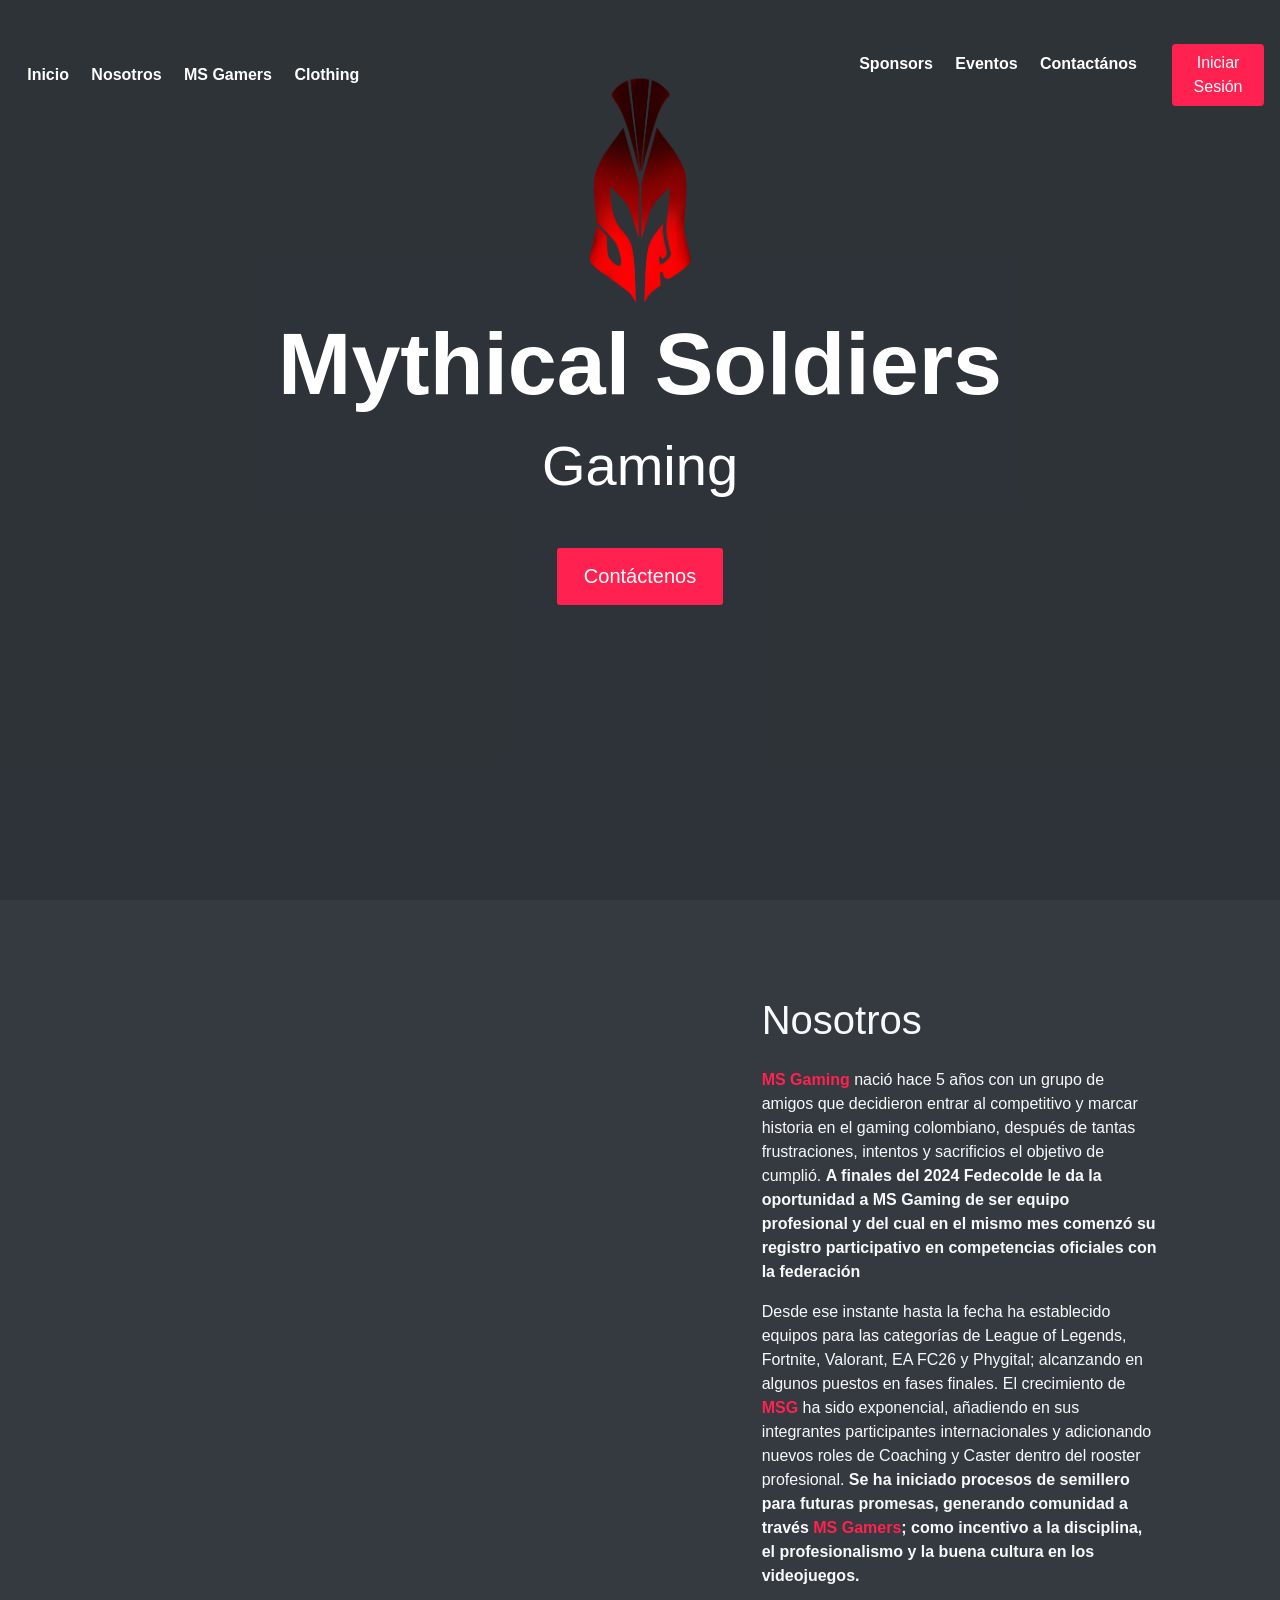
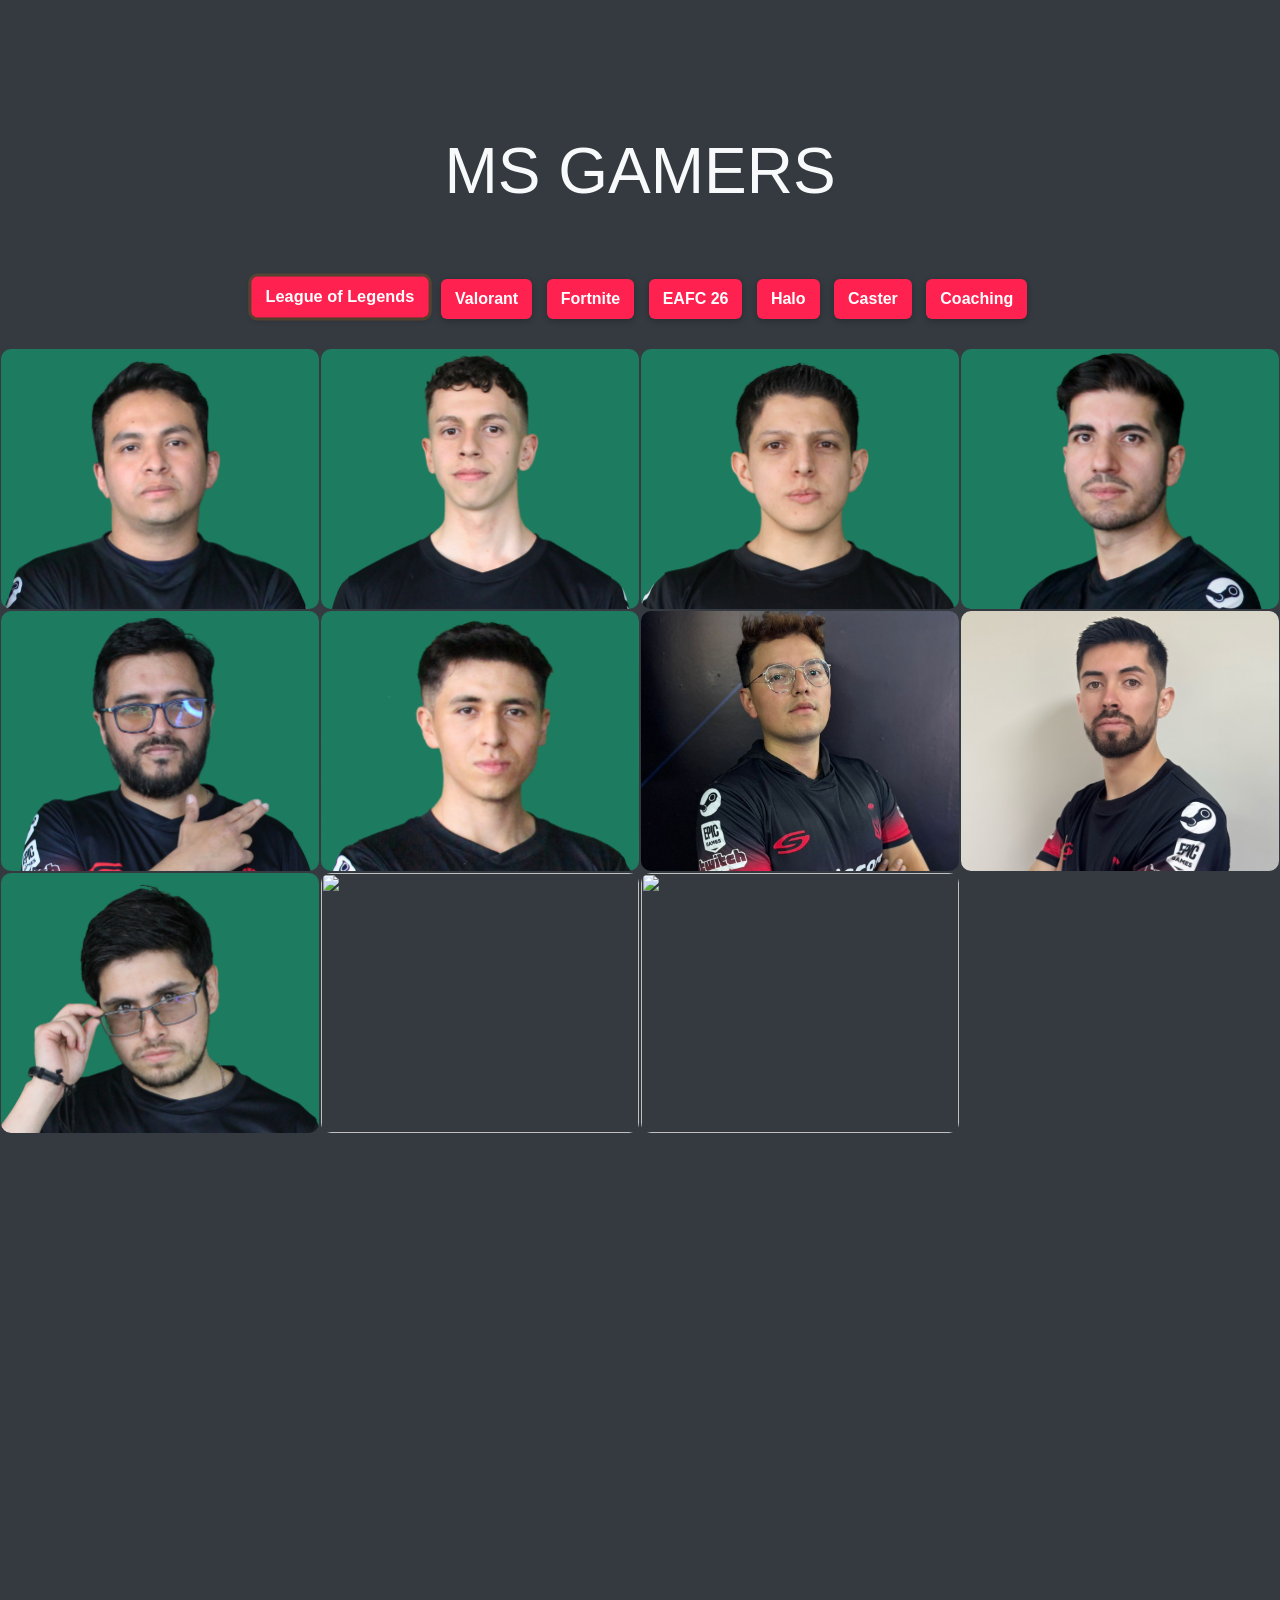
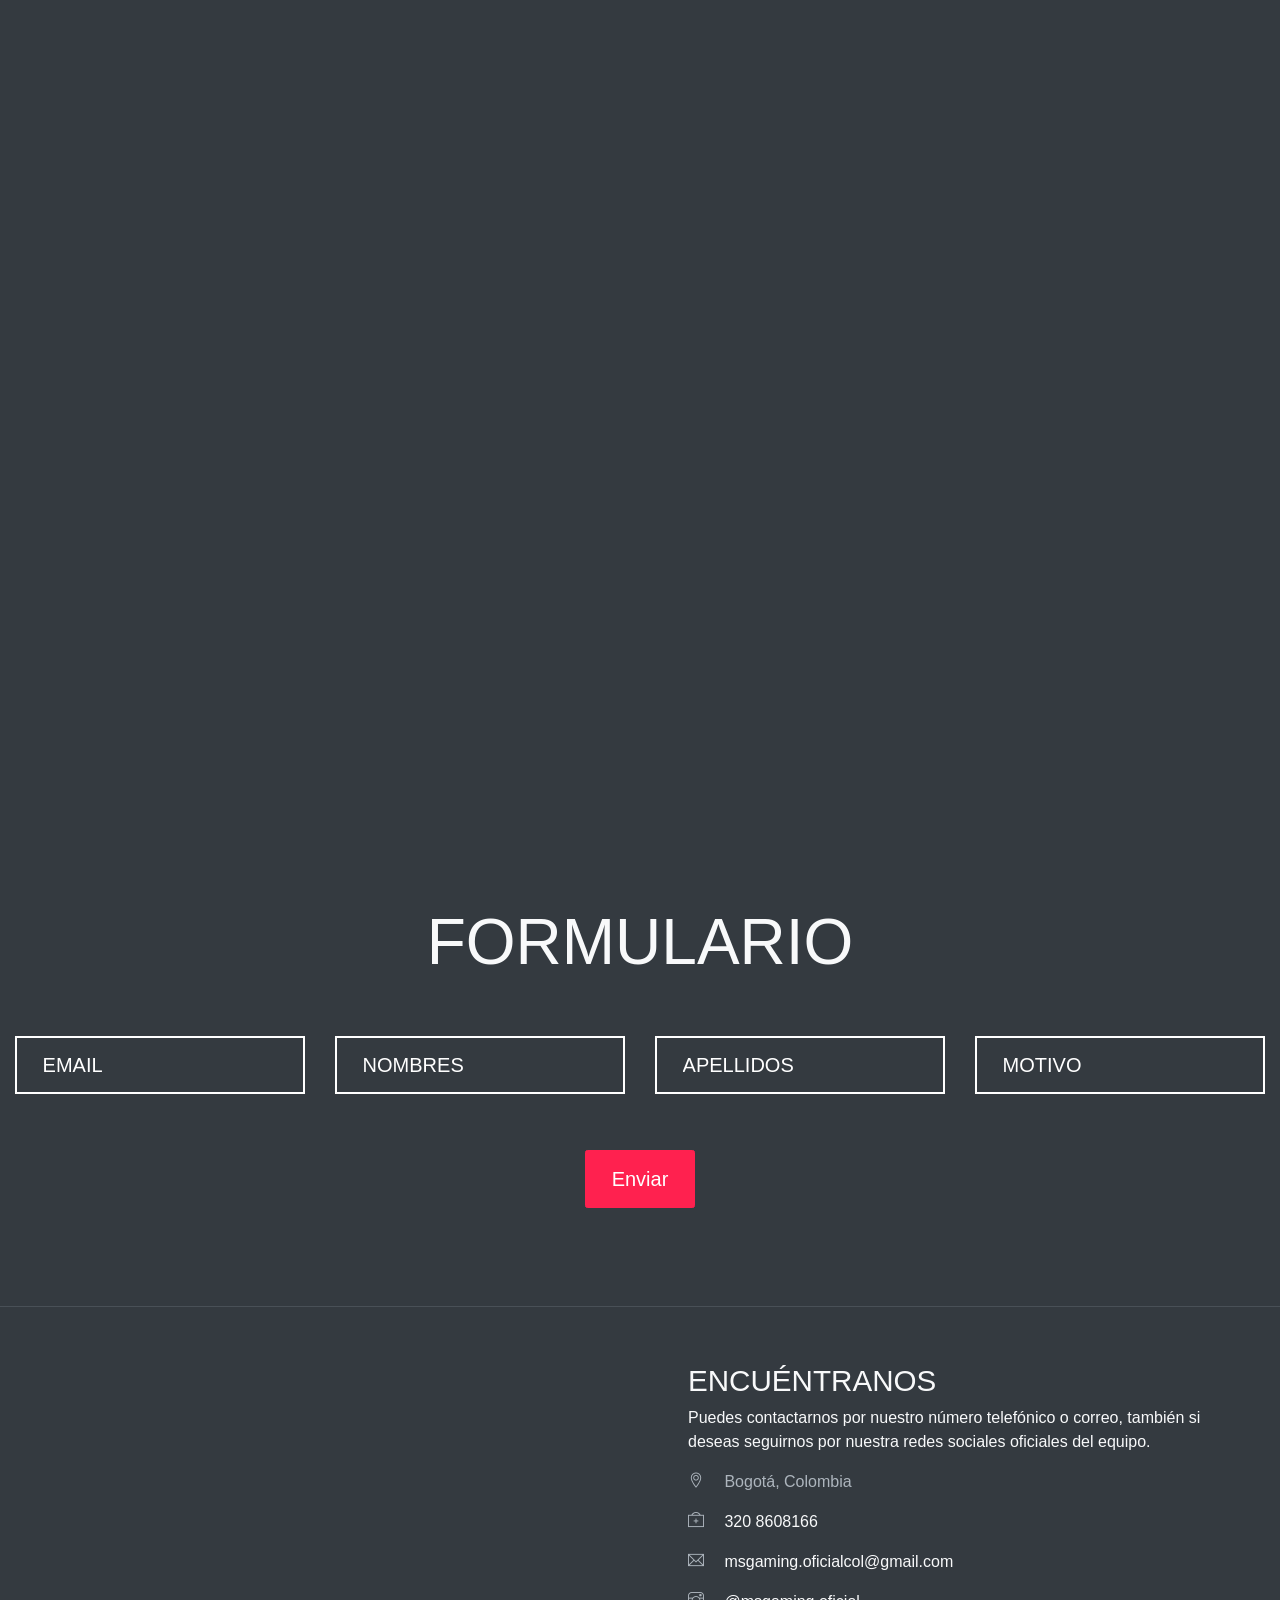
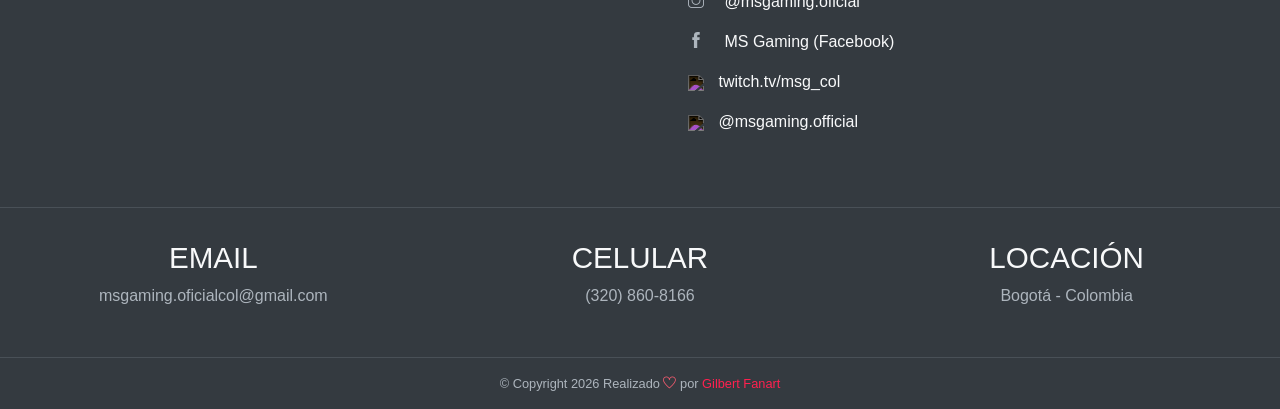
==== commit e6b7147c: "fix: New adjust page Msg" ====
--- a/public_html/index.html
+++ b/public_html/index.html
@@ -11,18 +11,22 @@
     <link rel="stylesheet" href="assets/vendors/themify-icons/css/themify-icons.css">
 
     <link rel="stylesheet" href="assets/vendors/animate/animate.css">
+    <link rel="stylesheet" href="assets/css/modal.css">
+    <link rel="stylesheet" href="assets/css/sponsor.css">
     <link rel="stylesheet" href="assets/css/navbar.css">
+    <link rel="stylesheet" href="assets/css/cloth.css">
     <!-- Bootstrap + FoodHut main styles -->
 	<link rel="stylesheet" href="assets/css/msg.css">
 
 
 
+
 </head>
 <body id="home">
 
     <!-- Navbar -->
     <nav class="custom-navbar navbar navbar-expand-lg navbar-dark fixed-top affix" data-spy="affix" data-offset-top="10">
-        <button class="navbar-toggler" type="button" data-toggle="collapse" data-target="#navbarSupportedContent" aria-controls="navbarSupportedContent" aria-expanded="false" aria-label="Toggle navigation">
+        <button style="align-items: center;" class="navbar-toggler" type="button" data-toggle="collapse" data-target="#navbarSupportedContent" aria-controls="navbarSupportedContent" aria-expanded="false" aria-label="Toggle navigation">
             <span class="navbar-toggler-icon"></span>
             <img src="assets/imgs/logoBlanco.png" alt="Logo blanco" class="toggler-logo">
         </button>
@@ -37,12 +41,18 @@
                 <li class="nav-item">
                     <a class="nav-link" href="#gallary">MS Gamers</a>
                 </li>
+                <li class="nav-item">
+                    <a class="nav-link" href="#cloth">Clothing</a>
+                </li>
             </ul>
             <a class="navbar-brand m-auto" href="#">
                 <img src="assets/imgs/logo.png" class="brand-img logo-normal" alt="logo normal">
                 <img src="assets/imgs/logoBlanco.png" class="brand-txt logo-scroll" alt="logo blanco">
             </a>
             <ul class="navbar-nav">
+                <li class="nav-item">
+                    <a class="nav-link" href="#sponsor">Sponsors</a>
+                </li>
                 <li class="nav-item">
                     <a class="nav-link" href="#events">Eventos</a>
                 </li>
@@ -76,8 +86,8 @@
                 <div class="row justify-content-center">
                     <div class="col-sm-8 py-5 my-5">
                         <h2 class="mb-4">Nosotros</h2>
-                        <p><b>MS Gaming</b> nació hace 5 años con un grupo de amigos que decidieron entrar al competitivo y marcar historia en el gaming colombiano, después de tantas frustraciones y cambios de personas oficialmente y gracias al apoyo de Fedecolde, <b>su registro participativo en competencias oficiales con la federación comenzo a finales del 2024</b></p>
-                        <p>Las distintas modalidades que maneja el equipo son en videojuegos como: League of Legends, Fortnite, Valorant, EA FC26, alcanzando puestos en fases finales. A su vez se cuenta con un grupo de Coaching y Caster dentro del Roster profesional. <b>Se ha iniciado procesos de semillero para futuras promesas, generando comunidad a través MS Gamers; como incentivo a la disciplina, el profesionalismo y la buena cultura en los videojuegos.</b></p>
+                        <p><b style="color: #ff214f;">MS Gaming</b> nació hace 5 años con un grupo de amigos que decidieron entrar al competitivo y marcar historia en el gaming colombiano, después de tantas frustraciones, intentos y sacrificios el objetivo de cumplió. <b>A finales del 2024 Fedecolde le da la oportunidad a MS Gaming de ser equipo profesional y del cual en el mismo mes comenzó su registro participativo en competencias oficiales con la federación</b></p>
+                        <p>Desde ese instante hasta la fecha ha establecido equipos para las categorías de League of Legends, Fortnite, Valorant, EA FC26 y Phygital; alcanzando en algunos puestos en fases finales. El crecimiento de <b style="color: #ff214f;">MSG</b> ha sido exponencial, añadiendo en sus integrantes participantes internacionales y adicionando nuevos roles de Coaching y Caster dentro del rooster profesional. <b>Se ha iniciado procesos de semillero para futuras promesas, generando comunidad a través <b style="color: #ff214f;">MS Gamers</b>; como incentivo a la disciplina, el profesionalismo y la buena cultura en los videojuegos.</b></p>
                     </div>
                 </div>
             </div>
@@ -91,12 +101,14 @@
 
     <!-- botones de filtro -->
     <div class="text-center my-4">
-        <button type="button" class="menu-filter-btn" data-filter="all">Todos</button>
+       <!--  <button type="button" class="menu-filter-btn" data-filter="all">Todos</button> -->
         <button type="button" class="menu-filter-btn" data-filter="1">League of Legends</button>
         <button type="button" class="menu-filter-btn" data-filter="2">Valorant</button>
         <button type="button" class="menu-filter-btn" data-filter="3">Fortnite</button>
         <button type="button" class="menu-filter-btn" data-filter="4">EAFC 26</button>
-        <button type="button" class="menu-filter-btn" data-filter="5">Tekken 8</button>
+        <button type="button" class="menu-filter-btn" data-filter="5">Halo</button>
+        <button type="button" class="menu-filter-btn" data-filter="6">Caster</button>
+        <button type="button" class="menu-filter-btn" data-filter="7">Coaching</button>
     </div>
 
     <div class="gallary-wrapper">
@@ -104,153 +116,383 @@
             <!-- Grupo 1 -->
             <div class="col-sm-6 col-lg-3 gallary-item wow fadeIn" data-group="1">
                 <img 
-                class="gallary-img"
-                src="assets/imgs/gallary-1.jpg"
-                data-logo="assets/imgs/logo-msg.png"
-                data-title="MSG Forrest Gump"
-                data-desc="Jungla competitivo — Mythical Soldiers"
-                data-social='[{"icon":"instagram","url":"https://instagram.com/carlos.msg"},
-                              {"icon":"twitch","url":"https://twitch.tv/carlosJungle"}]'>
-
-            </div>
-            <div class="col-sm-6 col-lg-3 gallary-item wow fadeIn" data-group="1">
-                <img src="assets/imgs/gallary-5.jpg"
-                    class="gallary-img"
-                    data-title="MSG - Solo Loveling"
-                    data-desc="Main Jungla"
-                    data-social='[
-                        {"icon":"instagram", "url":"https://instagram.com/carlos.msg"},
-                        {"icon":"twitch", "url":"https://twitch.tv/carlosJungle"}
-                    ]'>
-            </div>
-            <div class="col-sm-6 col-lg-3 gallary-item wow fadeIn" data-group="1">
-                <img src="assets/imgs/gallary-6.jpg"
-                    class="gallary-img"
-                    data-title="MSG - Solo Loveling"
-                    data-desc="Main Jungla"
-                    data-social='[
-                        {"icon":"instagram", "url":"https://instagram.com/carlos.msg"},
-                        {"icon":"twitch", "url":"https://twitch.tv/carlosJungle"}
+                    class="gallary-img"
+                    src="assets/imgs/msgamers/gallary-1.jpg"
+                    data-title="MSG - Forrest Gump"
+                    data-desc="ADC — League of Legends"
+                    data-logo="assets/imgs/logo-msg.png"
+                    data-video="assets/videos/fondo.mp4"
+                    data-social='[
+                        {"icon":"instagram","url":"https://instagram.com/rafael_vf9"},
+                        {"icon":"twitch","url":"https://twitch.tv/mecha1997"}
+                    ]'>
+
+            </div>
+            <div class="col-sm-6 col-lg-3 gallary-item wow fadeIn" data-group="6">
+                <img 
+                    class="gallary-img"
+                    src="assets/imgs/msgamers/gallary-5.jpg"
+                    data-title="MSG - Roxas"
+                    data-desc="Caster — Mythical Soldiers"
+                    data-logo="assets/imgs/logo-msg.png"
+                    data-video="https://www.youtube.com/embed/dQw4w9WgXcQ"
+                    data-social='[
+                        {"icon":"instagram","url":"https://www.instagram.com/roxas_stiven/"},
+                        {"icon":"twitch","url":"https://twitch.tv/carlosJungle"}
+                    ]'>
+            </div>
+            <div class="col-sm-6 col-lg-3 gallary-item wow fadeIn" data-group="1">
+                <img 
+                    class="gallary-img"
+                    src="assets/imgs/msgamers/gallary-6.jpg"
+                    data-title="MSG - Juan El Paspi"
+                    data-desc="ADC — League of Legends"
+                    data-logo="assets/imgs/logo-msg.png"
+                    data-video="assets/videos/fondo.mp4"
+                    data-social='[
+                        {"icon":"instagram","url":"https://instagram.com/juanpablomurcia150"},
+                        {"icon":"twitch","url":"https://twitch.tv/mecha1997"}
                     ]'>
             </div>
 
             <!-- Grupo 2 -->
-            <div class="col-sm-6 col-lg-3 gallary-item wow fadeIn" data-group="2">
-                <img src="assets/imgs/gallary-2.jpg"
-                    class="gallary-img"
-                    data-title="MSG - Solo Loveling"
-                    data-desc="Main Jungla"
-                    data-social='[
-                        {"icon":"instagram", "url":"https://instagram.com/carlos.msg"},
-                        {"icon":"twitch", "url":"https://twitch.tv/carlosJungle"}
-                    ]'>
-            </div>
-            <div class="col-sm-6 col-lg-3 gallary-item wow fadeIn" data-group="2">
-                <img src="assets/imgs/gallary-11.jpg"
-                    class="gallary-img"
+            <div class="col-sm-6 col-lg-3 gallary-item wow fadeIn" data-group="4">
+                <img 
+                    class="gallary-img"
+                    src="assets/imgs/msgamers/gallary-2.jpg"
+                    data-title="MSG - Santi"
+                    data-desc="EAFC 26"
+                    data-logo="assets/imgs/logo-msg.png"
+                    data-video="assets/videos/fondo.mp4"
+                    data-social='[
+                        {"icon":"instagram","url":"https://instagram.com/santiagoczm.0"},
+                        {"icon":"twitch","url":"https://twitch.tv/mecha1997"}
+                    ]'>
+            </div>
+            <div class="col-sm-6 col-lg-3 gallary-item wow fadeIn" data-group="1">
+                <img 
+                    class="gallary-img"
+                    src="assets/imgs/msgamers/gallary-11.jpg"
                     data-title="MSG - Pokeperro"
-                    data-desc="Midlaner"
-                    data-social='[
-                        {"icon":"instagram", "url":"https://instagram.com/miguelangelo922"},
-                        {"icon":"twitch", "url":"https://twitch.tv/carlosJungle"}
-                    ]'>
-            </div>
-            <div class="col-sm-6 col-lg-3 gallary-item wow fadeIn" data-group="2">
-                <img src="assets/imgs/gallary-12.jpg"
-                    class="gallary-img"
-                    data-title="MSG - Solo Loveling"
-                    data-desc="Main Jungla"
-                    data-social='[
-                        {"icon":"instagram", "url":"https://instagram.com/carlos.msg"},
-                        {"icon":"twitch", "url":"https://twitch.tv/carlosJungle"}
-                    ]'>
+                    data-desc="Midlaner — League of Legends"
+                    data-logo="assets/imgs/logo-msg.png"
+                    data-video="assets/videos/fondo.mp4"
+                    data-social='[
+                        {"icon":"instagram","url":"https://instagram.com/miguelangelo922"},
+                        {"icon":"twitch","url":"https://twitch.tv/mecha1997"}
+                    ]'>      
+            </div>
+            <div class="col-sm-6 col-lg-3 gallary-item wow fadeIn" data-group="1">
+                <img 
+                    class="gallary-img"
+                    src="assets/imgs/msgamers/gallary-12.jpg"
+                    data-title="MSG - Legholas"
+                    data-desc="Jungler — League of Legends"
+                    data-logo="assets/imgs/logo-msg.png"
+                    data-video="assets/videos/fondo.mp4"
+                    data-social='[
+                        {"icon":"instagram","url":"https://instagram.com/gilbertfanart"},
+                        {"icon":"twitch","url":"https://twitch.tv/mecha1997"}
+                    ]'>   
             </div>
 
             <!-- Grupo 3 -->
+            <div class="col-sm-6 col-lg-3 gallary-item wow fadeIn" data-group="1">
+                <img 
+                    class="gallary-img"
+                    src="assets/imgs/msgamers/gallary-3.jpg"
+                    data-title="MSG - Kamus"
+                    data-desc="Support — League of Legends"
+                    data-logo="assets/imgs/logo-msg.png"
+                    data-video="assets/videos/fondo.mp4"
+                    data-social='[
+                        {"icon":"instagram","url":"https://instagram.com/gilbertfanart"},
+                        {"icon":"twitch","url":"https://twitch.tv/mecha1997"}
+                    ]'>   
+            </div>
+
+            <!-- Grupo 4 -->
+            <div class="col-sm-6 col-lg-3 gallary-item wow fadeIn" data-group="6">
+                <img 
+                    class="gallary-img"
+                    src="assets/imgs/msgamers/gallary-4.jpg"
+                    data-title="MSG - Andreik"
+                    data-desc="Caster — Mythical Soldiers"
+                    data-logo="assets/imgs/logo-msg.png"
+                    data-video="assets/videos/fondo.mp4"
+                    data-social='[
+                        {"icon":"instagram","url":"https://instagram.com/andreik117"},
+                        {"icon":"twitch","url":"https://twitch.tv/andreik117"}
+                    ]'> 
+            </div>
+
+            <!-- Grupo 5 -->
             <div class="col-sm-6 col-lg-3 gallary-item wow fadeIn" data-group="3">
-                <img src="assets/imgs/gallary-3.jpg"
-                    class="gallary-img"
-                    data-title="MSG - Solo Loveling"
-                    data-desc="Main Jungla"
-                    data-social='[
-                        {"icon":"instagram", "url":"https://instagram.com/carlos.msg"},
-                        {"icon":"twitch", "url":"https://twitch.tv/carlosJungle"}
-                    ]'>
-            </div>
-
-            <!-- Grupo 4 -->
+                <img 
+                    class="gallary-img"
+                    src="assets/imgs/msgamers/gallary-7.jpg"
+                    data-title="MSG - Cbast"
+                    data-desc="Fortnite - Cero Construcción"
+                    data-logo="assets/imgs/logo-msg.png"
+                    data-video="assets/videos/fondo.mp4"
+                    data-social='[
+                        {"icon":"instagram","url":"https://instagram.com/sebas_villalobosgarzon"},
+                        {"icon":"twitch","url":"https://twitch.tv/andreik117"}
+                    ]'> 
+            </div>
+            <div class="col-sm-6 col-lg-3 gallary-item wow fadeIn" data-group="3">
+                <img 
+                    class="gallary-img"
+                    src="assets/imgs/msgamers/gallary-8.jpg"
+                    data-title="MSG - Prosua"
+                    data-desc="Fortnite - Con Construcción"
+                    data-logo="assets/imgs/logo-msg.png"
+                    data-video="assets/videos/fondo.mp4"
+                    data-social='[
+                        {"icon":"instagram","url":"https://instagram.com/sebas_villalobosgarzon"},
+                        {"icon":"twitch","url":"https://twitch.tv/andreik117"}
+                    ]'> 
+            </div>
+            <div class="col-sm-6 col-lg-3 gallary-item wow fadeIn" data-group="5">
+                <img 
+                    class="gallary-img"
+                    src="assets/imgs/msgamers/gallary-9.jpg"
+                    data-title="MSG - Boca"
+                    data-desc1="Onyx - Halo Infinite"
+                    data-logo="assets/imgs/logo-msg.png"
+                    data-video="assets/videos/fondo.mp4"
+                    data-social='[
+                        {"icon":"instagram","url":"https://instagram.com/jhonnathambocanegra"},
+                        {"icon":"tiktok","url":"https://www.tiktok.com/@boca.msg"}
+                    ]'> 
+            </div>
+            <div class="col-sm-6 col-lg-3 gallary-item wow fadeIn" data-group="3">
+                <img 
+                    class="gallary-img"
+                    src="assets/imgs/msgamers/gallary-10.jpg"
+                    data-title="MSG - Samu"
+                    data-desc="Fortnite - Con Construcción"
+                    data-logo="assets/imgs/logo-msg.png"
+                    data-video="assets/videos/fondo.mp4"
+                    data-social='[
+                        {"icon":"instagram","url":"https://instagram.com/jhonnathambocanegra"},
+                        {"icon":"tiktok","url":"https://www.tiktok.com/@boca.msg"}
+                    ]'>
+            </div>
+            <div class="col-sm-6 col-lg-3 gallary-item wow fadeIn" data-group="1">
+                <img 
+                    class="gallary-img"
+                    src="assets/imgs/msgamers/gallary-13.jpg"
+                    data-title="MSG - Divis"
+                    data-desc="Support - League of Legends"
+                    data-logo="assets/imgs/logo-msg.png"
+                    data-video="assets/videos/fondo.mp4"
+                    data-social='[
+                        {"icon":"instagram","url":"https://instagram.com/jdv_240"},
+                        {"icon":"tiktok","url":"https://www.tiktok.com/@boca.msg"}
+                    ]'>
+            </div>
+            <div class="col-sm-6 col-lg-3 gallary-item wow fadeIn" data-group="1">
+                <img 
+                    class="gallary-img"
+                    src="assets/imgs/msgamers/gallary-14.jpeg"
+                    data-title="MSG - Solo Leveling"
+                    data-desc="Midlaner - League of Legends"
+                    data-logo="assets/imgs/logo-msg.png"
+                    data-video="assets/videos/fondo.mp4"
+                    data-social='[
+                        {"icon":"instagram","url":"https://instagram.com/l_deivyd_l"},
+                        {"icon":"tiktok","url":"https://www.tiktok.com/@boca.msg"}
+                    ]'>
+            </div>
+            <div class="col-sm-6 col-lg-3 gallary-item wow fadeIn" data-group="1">
+                <img 
+                    class="gallary-img"
+                    src="assets/imgs/msgamers/gallary-16.jpeg"
+                    data-title="MSG - Nko"
+                    data-desc="Support - League of Legends"
+                    data-logo="assets/imgs/logo-msg.png"
+                    data-video="assets/videos/fondo.mp4"
+                    data-social='[
+                        {"icon":"instagram","url":"https://instagram.com/nv_garzon"},
+                        {"icon":"tiktok","url":"https://www.tiktok.com/@boca.msg"}
+                    ]'>
+            </div>
+            <div class="col-sm-6 col-lg-3 gallary-item wow fadeIn" data-group="1">
+                <img 
+                    class="gallary-img"
+                    src="assets/imgs/msgamers/gallary-15.jpg"
+                    data-title="MSG - Jeisn"
+                    data-desc="Support - League of Legends"
+                    data-logo="assets/imgs/logo-msg.png"
+                    data-video="assets/videos/fondo.mp4"
+                    data-social='[
+                        {"icon":"instagram","url":"https://instagram.com/l_deivyd_l"},
+                        {"icon":"tiktok","url":"https://www.tiktok.com/@boca.msg"}
+                    ]'>
+            </div>
+            <div class="col-sm-6 col-lg-3 gallary-item wow fadeIn" data-group="1">
+                <img 
+                    class="gallary-img"
+                    src="assets/imgs/msgamers/gallary-17.jpg"
+                    data-title="MSG - DIM"
+                    data-desc="Support - League of Legends"
+                    data-logo="assets/imgs/logo-msg.png"
+                    data-video="assets/videos/fondo.mp4"
+                    data-social='[
+                        {"icon":"instagram","url":"https://instagram.com/off_brandon"},
+                        {"icon":"tiktok","url":"https://www.tiktok.com/@boca.msg"}
+                    ]'>
+            </div>
             <div class="col-sm-6 col-lg-3 gallary-item wow fadeIn" data-group="4">
-                <img src="assets/imgs/gallary-4.jpg"
-                    class="gallary-img"
-                    data-title="MSG - Solo Loveling"
-                    data-desc="Main Jungla"
-                    data-social='[
-                        {"icon":"instagram", "url":"https://instagram.com/carlos.msg"},
-                        {"icon":"twitch", "url":"https://twitch.tv/carlosJungle"}
-                    ]'>
-            </div>
-
-            <!-- Grupo 5 -->
-            <div class="col-sm-6 col-lg-3 gallary-item wow fadeIn" data-group="5">
-                <img src="assets/imgs/gallary-7.jpg"
-                    class="gallary-img"
-                    data-title="MSG - Solo Loveling"
-                    data-desc="Main Jungla"
-                    data-social='[
-                        {"icon":"instagram", "url":"https://instagram.com/carlos.msg"},
-                        {"icon":"twitch", "url":"https://twitch.tv/carlosJungle"}
-                    ]'>
-            </div>
-            <div class="col-sm-6 col-lg-3 gallary-item wow fadeIn" data-group="5">
-                <img src="assets/imgs/gallary-8.jpg"
-                    class="gallary-img"
-                    data-title="MSG - Solo Loveling"
-                    data-desc="Main Jungla"
-                    data-social='[
-                        {"icon":"instagram", "url":"https://instagram.com/carlos.msg"},
-                        {"icon":"twitch", "url":"https://twitch.tv/carlosJungle"}
-                    ]'>
-            </div>
-            <div class="col-sm-6 col-lg-3 gallary-item wow fadeIn" data-group="5">
-                <img src="assets/imgs/gallary-9.jpg"
-                    class="gallary-img"
-                    data-title="MSG - Solo Loveling"
-                    data-desc="Main Jungla"
-                    data-social='[
-                        {"icon":"instagram", "url":"https://instagram.com/carlos.msg"},
-                        {"icon":"twitch", "url":"https://twitch.tv/carlosJungle"}
-                    ]'>
-            </div>
-            <div class="col-sm-6 col-lg-3 gallary-item wow fadeIn" data-group="5">
-                <img src="assets/imgs/gallary-10.jpg"
-                    class="gallary-img"
-                    data-title="MSG - Solo Loveling"
-                    data-desc="Main Jungla"
-                    data-social='[
-                        {"icon":"instagram", "url":"https://instagram.com/carlos.msg"},
-                        {"icon":"twitch", "url":"https://twitch.tv/carlosJungle"}
-                    ]'>
-            </div>
-
+                <img 
+                    class="gallary-img"
+                    src="assets/imgs/msgamers/gallary-18.png"
+                    data-title="MSG - Castrillón"
+                    data-desc="EAFC 26"
+                    data-logo="assets/imgs/logo-msg.png"
+                    data-video="assets/videos/fondo.mp4"
+                    data-social='[
+                        {"icon":"instagram","url":"https://instagram.com/jccastrillon_7"},
+                        {"icon":"twitch","url":"https://twitch.tv/castr7fc"}
+                    ]'>
+            </div>
+            <div class="col-sm-6 col-lg-3 gallary-item wow fadeIn" data-group="1">
+                <img 
+                    class="gallary-img"
+                    src="assets/imgs/msgamers/gallary-19.jpg"
+                    data-title="MSG - B.E.L.L."
+                    data-desc="ADC - League of Legends"
+                    data-logo="assets/imgs/logo-msg.png"
+                    data-video="assets/videos/fondo.mp4"
+                    data-social='[
+                        {"icon":"instagram","url":"https://instagram.com/jccastrillon_7"},
+                        {"icon":"twitch","url":"https://twitch.tv/castr7fc"}
+                    ]'>
+            </div>
         </div>
     </div>
 
     <!-- MODAL DE IMAGEN -->
     <div id="imageModal" class="modal">
-        <div class="modal-content" id="modalContent">
-            <!-- FOTO DEL JUGADOR -->
-            <img id="modalImg" src="" alt="">
-            <div class="modal-info">
-                <!-- LOGO DEL EQUIPO -->
-                <img id="modalLogo" src="" alt="logo" class="modal-logo">
-                <h3 id="modalTitle"></h3>
-                <p id="modalDescription"></p>
-                <div class="social-links" id="modalSocial"></div>
-            </div>
-        </div>
-    </div>
-
-    <!-- BLOG Section  -->
+        <div class="modal-content two-columns" id="modalContent">
+            <!-- COLUMNA IZQUIERDA: FOTO + INFO -->
+            <div class="left-section">
+                <img id="modalImg" src="" alt="">        
+                <div class="modal-info">
+                    <img id="modalLogo" src="" alt="logo" class="modal-logo">
+                    <h3 id="modalTitle"></h3>
+                    <p id="modalDescription"></p>
+                    <div class="social-links" id="modalSocial"></div>
+                </div>
+            </div>
+            <!-- COLUMNA DERECHA: VIDEO 
+            <div class="right-section">
+                <iframe id="modalVideo"
+                    width="100%" height="100%"
+                    src=""
+                    frameborder="0"
+                    allow="autoplay; encrypted-media"
+                    allowfullscreen>
+                </iframe>
+            </div>-->
+            <div class="right-section">
+                <video id="modalVideo" controls autoplay muted></video>
+            </div>
+        </div>
+    </div>
+    <div id="sponsor" class="container-fluid bg-dark text-light py-5 text-center wow fadeIn sponsor-strip">
+        <h2 class="section-title py-5">SPONSORS</h2>
+        <div class="sponsor-wrapper">
+            <div class="sponsor-track">
+                <a href="https://instagram.com/sublimasports.a.s" target="_blank" rel="noopener noreferrer">
+                    <img src="assets/imgs/sponsor/sublima.fw.png" alt="Sponsor Sublima">
+                </a>
+                <a href="https://www.fedecolde.com" target="_blank" rel="noopener noreferrer">
+                    <img src="assets/imgs/sponsor/fedecolde_logo.png" alt="Sponsor Fedecolde">
+                </a>
+            </div>
+        </div>
+    </div>
+    <!-- clothing Section  -->
+    <div id="cloth" class="container-fluid bg-wallpaper text-light py-5 text-center wow fadeIn">
+        <h2 class="section-title py-5">CLOTHING</h2>
+
+        <div class="row justify-content-center">
+            <div class="col-sm-7 col-md-4 mb-5">
+                <ul class="nav nav-pills nav-justified mb-3" id="pills-tab" role="tablist">
+                    <li class="nav-item">
+                        <a class="nav-link active" id="pills-home-tab" data-toggle="pill" href="#camiseta" role="tab" aria-controls="pills-home" aria-selected="true">Camiseta</a>
+                    </li>
+                    <li class="nav-item">
+                        <a class="nav-link" id="pills-profile-tab" data-toggle="pill" href="#chaNegra" role="tab" aria-controls="pills-profile" aria-selected="false">Chaqueta Negra</a>
+                    </li>
+                    <li class="nav-item">
+                        <a class="nav-link" id="pills-profile-tab-1" data-toggle="pill" href="#chaBlanca" role="tab" aria-controls="pills-profile" aria-selected="false">Chaqueta Blanca</a>
+                    </li>
+                </ul>
+            </div>
+        </div>
+
+        <div class="tab-content" id="pills-tabContent">
+
+            <!-- CAMISETA -->
+            <div class="tab-pane fade show active" id="camiseta" role="tabpanel" aria-labelledby="pills-home-tab">
+                <div class="row justify-content-center clothing-row">
+                    <div class="col-md-4">
+                        <div class="card clothing-card bg-transparent border my-3 my-md-0">
+                            <img src="assets/imgs/cloth/camisetas 2026.png"
+                                alt="template by DevCRID http://www.devcrud.com/"
+                                class="rounded-0 card-img-top mg-responsive clothing-img">
+                            <div class="card-body">
+                                <h1 class="text-center mb-4"><a href="#" class="badge badge-primary">$5</a></h1>
+                                <h4 class="pt20 pb20">Reiciendis Laborum </h4>
+                                <p class="text-white">Lorem ipsum dolor sit amet, consectetur adipisicing elit. Culpa provident illum officiis fugit laudantium voluptatem sit iste delectus qui ex.</p>
+                            </div>
+                        </div>
+                    </div>
+                </div>
+            </div>
+
+            <!-- CHAQUETA NEGRA -->
+            <div class="tab-pane fade" id="chaNegra" role="tabpanel" aria-labelledby="pills-profile-tab">
+                <div class="row justify-content-center clothing-row">
+                    <div class="col-md-4 my-3 my-md-0">
+                        <div class="card clothing-card bg-transparent border">
+                            <img src="assets/imgs/cloth/chaqueton negro.png"
+                                alt="template by DevCRID http://www.devcrud.com/"
+                                class="rounded-0 card-img-top mg-responsive clothing-img">
+                            <div class="card-body">
+                                <h1 class="text-center mb-4"><a href="#" class="badge badge-primary">$15</a></h1>
+                                <h4 class="pt20 pb20">Consectetur Adipisicing Elit</h4>
+                                <p class="text-white">Lorem ipsum dolor sit amet, consectetur adipisicing elit. Culpa provident illum officiis fugit laudantium voluptatem sit iste delectus qui ex.</p>
+                            </div>
+                        </div>
+                    </div>
+                </div>
+            </div>
+
+            <!-- CHAQUETA BLANCA -->
+            <div class="tab-pane fade" id="chaBlanca" role="tabpanel" aria-labelledby="pills-profile-tab-1">
+                <div class="row justify-content-center clothing-row">
+                    <div class="col-md-4">
+                        <div class="card clothing-card bg-transparent border my-3 my-md-0">
+                            <img src="assets/imgs/cloth/chaqueton.png"
+                                alt="template by DevCRID http://www.devcrud.com/"
+                                class="rounded-0 card-img-top mg-responsive clothing-img">
+                            <div class="card-body">
+                                <h1 class="text-center mb-4"><a href="#" class="badge badge-primary">$12</a></h1>
+                                <h4 class="pt20 pb20">Adipisci Totam</h4>
+                                <p class="text-white">Lorem ipsum dolor sit amet, consectetur adipisicing elit. Culpa provident illum officiis fugit laudantium voluptatem sit iste delectus qui ex.</p>
+                            </div>
+                        </div>
+                    </div>
+                </div>
+            </div>
+
+        </div>
+    </div>
+    <!-- BLOG Section  
     <div id="events" class="container-fluid bg-dark text-light py-5 text-center wow fadeIn">
         <h2 class="section-title py-5">EVENTOS</h2>
         <div class="row justify-content-center">
@@ -337,6 +579,7 @@
         </div>
     </div>
 
+-->
     <!-- book a table Section  -->
     <div class="container-fluid has-bg-overlay text-center text-light has-height-lg middle-items" id="book-table">
         <div class="">
--- a/public_html/assets/css/modal.css
+++ b/public_html/assets/css/modal.css
@@ -0,0 +1,458 @@
+
+        /* ============================================================
+        MODAL COMPLETO
+        ============================================================ */
+        .modal {
+            position: fixed;
+            inset: 0;
+            background: rgba(0,0,0,0.85);
+            opacity: 0;
+            pointer-events: none;
+            transition: opacity .35s ease;
+            display: flex;
+            justify-content: center;
+            align-items: center;
+            z-index: 999999;
+            padding: 20px;
+        }
+
+        .modal.active {
+            display: flex !important;
+            opacity: 1 !important;
+            pointer-events: auto !important;
+        }
+
+        .modal-content {
+            background: linear-gradient(135deg, #ff214f, #000000);
+            padding: 20px;
+            border-radius: 12px;
+            border-color: darkgoldenrod;
+            max-width: 450px;
+            width: 90%;
+            text-align: center;
+            animation: zoomIn .35s ease;
+            color: #fff;
+        }
+
+        .modal-content img {
+            width:70%;
+            border-radius: 12px;
+            margin-bottom: 16px;
+            display: block;      /* Necesario para poder centrar */
+            margin: 0 auto;      /* Centra horizontalmente */
+        }
+
+        @keyframes zoomIn {
+            from { transform: scale(.7); opacity: 0; }
+            to   { transform: scale(1); opacity: 1; }
+        }
+
+        .modal-info {
+            margin-top: 10px;
+
+    width: 100%;              /* 🔥 Se ajusta al contenedor */
+    max-width: 100%; 
+    text-align: center;
+    display: flex;
+    flex-direction: column;
+    align-items: center;      /* Centra todo */
+}
+
+        .modal-info h3 {
+            font-size: 35px;
+            font-weight: 700;
+            margin-bottom: 5px;
+        }
+
+        .modal-info p {
+            font-size: 20px;
+            opacity: .6;
+            margin-bottom: 1px;
+        }
+        .modal-logo {
+            width: 100px;
+            height: 100px;
+            object-fit: contain;
+            margin: 0 auto 10px auto;
+            display: block;
+        }
+
+.modal-open {
+  overflow: hidden;
+}
+
+.modal-open .modal {
+  overflow-x: hidden;
+  overflow-y: auto;
+}
+
+.modal {
+  position: fixed;
+  top: 0;
+  left: 0;
+  z-index: 1050;
+  display: none;
+  width: 100%;
+  height: 100%;
+  overflow: hidden;
+  outline: 0;
+}
+
+.modal-dialog {
+  position: relative;
+  width: auto;
+  margin: 0.5rem;
+  pointer-events: none;
+}
+
+.modal.fade .modal-dialog {
+  -webkit-transition: -webkit-transform 0.3s ease-out;
+  transition: -webkit-transform 0.3s ease-out;
+  transition: transform 0.3s ease-out;
+  transition: transform 0.3s ease-out, -webkit-transform 0.3s ease-out;
+  -webkit-transform: translate(0, -50px);
+      -ms-transform: translate(0, -50px);
+          transform: translate(0, -50px);
+}
+
+@media (prefers-reduced-motion: reduce) {
+  .modal.fade .modal-dialog {
+    -webkit-transition: none;
+    transition: none;
+  }
+}
+
+.modal.show .modal-dialog {
+  -webkit-transform: none;
+      -ms-transform: none;
+          transform: none;
+}
+
+.modal-dialog-scrollable {
+  display: -webkit-box;
+  display: -webkit-flex;
+  display: -ms-flexbox;
+  display: flex;
+  max-height: calc(100% - 1rem);
+}
+
+.modal-dialog-scrollable .modal-content {
+  max-height: calc(100vh - 1rem);
+  overflow: hidden;
+}
+
+.modal-dialog-scrollable .modal-header,
+.modal-dialog-scrollable .modal-footer {
+  -webkit-flex-shrink: 0;
+      -ms-flex-negative: 0;
+          flex-shrink: 0;
+}
+
+.modal-dialog-scrollable .modal-body {
+  overflow-y: auto;
+}
+
+.modal-dialog-centered {
+  display: -webkit-box;
+  display: -webkit-flex;
+  display: -ms-flexbox;
+  display: flex;
+  -webkit-box-align: center;
+  -webkit-align-items: center;
+      -ms-flex-align: center;
+          align-items: center;
+  min-height: calc(100% - 1rem);
+}
+
+.modal-dialog-centered::before {
+  display: block;
+  height: calc(100vh - 1rem);
+  content: "";
+}
+
+.modal-dialog-centered.modal-dialog-scrollable {
+  -webkit-box-orient: vertical;
+  -webkit-box-direction: normal;
+  -webkit-flex-direction: column;
+      -ms-flex-direction: column;
+          flex-direction: column;
+  -webkit-box-pack: center;
+  -webkit-justify-content: center;
+      -ms-flex-pack: center;
+          justify-content: center;
+  height: 100%;
+}
+
+.modal-dialog-centered.modal-dialog-scrollable .modal-content {
+  max-height: none;
+}
+
+.modal-dialog-centered.modal-dialog-scrollable::before {
+  content: none;
+}
+
+.modal-content {
+  position: relative;
+  display: -webkit-box;
+  display: -webkit-flex;
+  display: -ms-flexbox;
+  display: flex;
+  -webkit-box-orient: vertical;
+  -webkit-box-direction: normal;
+  -webkit-flex-direction: column;
+      -ms-flex-direction: column;
+          flex-direction: column;
+  width: 100%;
+  pointer-events: auto;
+  background-color: #fff;
+  background-clip: padding-box;
+  border: 1px solid rgba(0, 0, 0, 0.2);
+  border-radius: 0.15rem;
+  outline: 0;
+}
+
+.modal-backdrop {
+  position: fixed;
+  top: 0;
+  left: 0;
+  z-index: 1040;
+  width: 100vw;
+  height: 100vh;
+  background-color: #000;
+}
+
+.modal-backdrop.fade {
+  opacity: 0;
+}
+
+.modal-backdrop.show {
+  opacity: 0.5;
+}
+
+.modal-header {
+  display: -webkit-box;
+  display: -webkit-flex;
+  display: -ms-flexbox;
+  display: flex;
+  -webkit-box-align: start;
+  -webkit-align-items: flex-start;
+      -ms-flex-align: start;
+          align-items: flex-start;
+  -webkit-box-pack: justify;
+  -webkit-justify-content: space-between;
+      -ms-flex-pack: justify;
+          justify-content: space-between;
+  padding: 1rem 1rem;
+  border-bottom: 1px solid #495057;
+  border-top-left-radius: 0.15rem;
+  border-top-right-radius: 0.15rem;
+}
+
+.modal-header .close {
+  padding: 1rem 1rem;
+  margin: -1rem -1rem -1rem auto;
+}
+
+.modal-title {
+  margin-bottom: 0;
+  line-height: 1.5;
+}
+
+.modal-body {
+  position: relative;
+  -webkit-box-flex: 1;
+  -webkit-flex: 1 1 auto;
+      -ms-flex: 1 1 auto;
+          flex: 1 1 auto;
+  padding: 1rem;
+}
+
+.modal-footer {
+  display: -webkit-box;
+  display: -webkit-flex;
+  display: -ms-flexbox;
+  display: flex;
+  -webkit-box-align: center;
+  -webkit-align-items: center;
+      -ms-flex-align: center;
+          align-items: center;
+  -webkit-box-pack: end;
+  -webkit-justify-content: flex-end;
+      -ms-flex-pack: end;
+          justify-content: flex-end;
+  padding: 1rem;
+  border-top: 1px solid #495057;
+  border-bottom-right-radius: 0.15rem;
+  border-bottom-left-radius: 0.15rem;
+}
+
+.modal-footer > :not(:first-child) {
+  margin-left: .25rem;
+}
+
+.modal-footer > :not(:last-child) {
+  margin-right: .25rem;
+}
+
+.modal-scrollbar-measure {
+  position: absolute;
+  top: -9999px;
+  width: 50px;
+  height: 50px;
+  overflow: scroll;
+}
+
+@media (min-width: 576px) {
+  .modal-dialog {
+    max-width: 500px;
+    margin: 1.75rem auto;
+  }
+  .modal-dialog-scrollable {
+    max-height: calc(100% - 3.5rem);
+  }
+  .modal-dialog-scrollable .modal-content {
+    max-height: calc(100vh - 3.5rem);
+  }
+  .modal-dialog-centered {
+    min-height: calc(100% - 3.5rem);
+  }
+  .modal-dialog-centered::before {
+    height: calc(100vh - 3.5rem);
+  }
+  .modal-sm {
+    max-width: 300px;
+  }
+}
+
+@media (min-width: 992px) {
+  .modal-lg,
+  .modal-xl {
+    max-width: 800px;
+  }
+}
+
+@media (min-width: 1200px) {
+  .modal-xl {
+    max-width: 1140px;
+  }
+}
+/* ============================================================
+   NUEVO DISEÑO DE MODAL EN DOS COLUMNAS (NO ROMPE EL EXISTENTE)
+   ============================================================ */
+
+.modal-content.two-columns {
+    display: flex !important;
+    flex-direction: row;
+    gap: 20px;
+    max-width: 1500px !important;
+    height: 700px !important;
+    width: 90% !important;
+    background: linear-gradient(135deg, #ff214f, #000000) !important;
+    color: #fff !important;
+}
+
+/* Columna izquierda */
+.left-section {
+    flex: 0.8;
+    display: flex;
+    flex-direction: column;
+    gap: 15px;
+    min-width: 0;
+    flex-shrink: 1;
+    max-width: 100%;          /* 🔥 Evita que se salga */
+    overflow: hidden;         /* 🔥 Corta contenido que intente desbordarse */
+}
+
+/* Columna derecha - Video */
+.right-section {
+    flex: 2;
+    min-height: 600px;
+    background: #000;
+    border-radius: 10px;
+    overflow: hidden;
+}
+
+#modalVideo {
+    width: 100%;
+    height: 100%;
+    border: none;
+}
+
+/* Vista móvil */
+@media (max-width: 768px) {
+    .modal-content.two-columns {
+        flex-direction: column !important;
+    }
+
+    .right-section {
+        min-height: 200px;
+    }
+}
+#modalSocial {
+    display: flex;
+    justify-content: center;   /* Centra horizontalmente */
+    align-items: center;        /* Centra verticalmente (opcional) */
+    gap: 10px;                  /* Espacio entre iconos */
+    width: 100%;                /* Asegura que ocupe el ancho disponible */
+    margin-top: 10px;           /* Separación con el resto del contenido */
+}
+#modalSocial a {
+    font-size: 22px;      /* Tamaño del icono */
+    color: white;
+    text-decoration: none;
+}
+#modalSocial a:hover {
+    opacity: 0.7;
+}
+@media (max-width: 768px) {
+
+    /* Estructura general del modal */
+    .modal-content.two-columns {
+        flex-direction: column !important;
+        height: auto !important;
+        max-width: 95% !important;
+        padding: 15px;
+    }
+
+    /* COLUMNA IZQUIERDA */
+    .left-section {
+        width: 100% !important;
+        display: flex;
+        flex-direction: column;
+        align-items: center;
+        gap: 15px;
+    }
+
+    /* Imagen del jugador */
+    #modalImg {
+        width: 70% !important;
+        max-width: 350px;  /* Mantiene proporción normal en móvil */
+        height: auto !important;
+        object-fit: contain !important;
+        border-radius: 10px;
+    }
+
+    /* LOGO DEL EQUIPO */
+    #modalLogo {
+        width: 50px !important;   /* <<< CONTROLAS EL TAMAÑO AQUÍ */
+        height: auto !important;
+        object-fit: contain;
+        display: block;
+        margin: 0 auto;
+    }
+
+    /* Texto centrado */
+    .modal-info {
+        text-align: center;
+        width: 100%;
+    }
+
+    /* Redes sociales centradas */
+    #modalSocial {
+        width: 100%;
+        display: flex;
+        justify-content: center;
+        gap: 15px;
+        margin-top: 10px;
+    }
+}
--- a/public_html/assets/css/sponsor.css
+++ b/public_html/assets/css/sponsor.css
@@ -0,0 +1,106 @@
+/* ========================
+   CENTRADO DE SPONSORS
+   ======================== */
+.sponsor-wrapper {
+    width: 100%;
+    display: flex;
+    justify-content: center;
+    align-items: center;
+    margin-top: -20px; /* opcional para acercarlo al título */
+}
+
+/* Track de sponsors */
+.sponsor-track {
+    display: flex;
+    gap: 40px;
+    align-items: center;
+    justify-content: center;
+}
+
+/* ========================
+   LOGOS
+   ======================== */
+.sponsor-track img {
+    height: 160px;
+    opacity: 0.95;
+    cursor: pointer;
+
+    /* Los más importantes para que funcione el hover */
+    transition: transform 0.25s ease-in-out !important;
+    transform: none !important;
+    will-change: transform !important;
+    pointer-events: auto !important;
+}
+
+/* ========================
+   HOVER — CRECE EL LOGO
+   ======================== */
+.sponsor-track a:hover img,
+.sponsor-track img:hover {
+    transform: scale(1.20) !important;
+    opacity: 1 !important;
+}
+
+/* ========================
+   RESPONSIVE
+   ======================== */
+@media (max-width: 768px) {
+    .sponsor-track {
+        gap: 25px;
+    }
+
+    .sponsor-track img {
+        height: 140px;
+    }
+}
+/* ======================================================
+   FORZAR HOVER EN LOGOS DE SPONSOR (DESKTOP)
+   Compatible con WOW.js, Bootstrap y animaciones
+   ====================================================== */
+
+/* Asegurar que los elementos reciban el hover */
+.sponsor-track a,
+.sponsor-track img {
+    pointer-events: auto !important;
+    position: relative !important;
+    z-index: 10 !important;
+}
+
+/* Preparar la imagen para transformación */
+.sponsor-track img {
+    transition: transform 0.25s ease-in-out !important;
+    transform-origin: center center !important;
+    display: inline-block !important;
+    backface-visibility: hidden !important;
+}
+
+/* HOVER: crecer ligeramente en desktop */
+.sponsor-track a:hover img,
+.sponsor-track img:hover {
+    transform: scale(1.18) !important;
+}
+
+/* ========================
+   RESPONSIVE (NO HOVER)
+   ======================== */
+
+/* En móviles, el hover no aplica, 
+   pero esto asegura tamaños correctos */
+@media (max-width: 768px) {
+    .sponsor-track img {
+        height: 140px !important;
+        transform: none !important; /* quita animaciones en táctiles */
+    }
+}
+
+.sponsor-track img {
+    will-change: transform !important;
+    backface-visibility: hidden !important;
+    transform: translateZ(0) !important; /* Fix crítico */
+}
+
+/* Hover */
+.sponsor-track a:hover img,
+.sponsor-track img:hover {
+    transform: scale(1.18) translateZ(0) !important;
+}
--- a/public_html/assets/css/navbar.css
+++ b/public_html/assets/css/navbar.css
@@ -665,7 +665,11 @@
   visibility: visible;
   transition: all 0.2s linear;
 }
-
+.custom-navbar .navbar-brand .brand-img {
+    max-width: 110px !important; /* Ajusta si necesitas */
+    width: auto !important;
+    height: auto !important;
+}
 
 
 /* Reglas antiguas de .affix (dejamos solo lo necesario) */
@@ -704,7 +708,7 @@
   .logo-scroll {
       opacity: 0;
       visibility: hidden;
-      width: 100%;
+      width: 70%;
       position: absolute;
       left: 50%;
       transform: translateX(-50%);
@@ -748,56 +752,65 @@
     display: none !important;
   }
 
-  /* Eliminar espacio vertical del contenedor del logo en móvil */
+  /* No colapsar el brand: simplemente ocultarlo */
   .navbar-collapse .navbar-brand {
-    height: 0 !important;
-    min-height: 0 !important;
-    padding: 0 !important;
-    margin: 0 auto !important;
-    overflow: hidden !important;
-  }
-
-  /* Empujar menú hacia abajo según tamaño del logo hamburguesa */
+    display: none !important;
+  }
+
+  /* Empujar el menú hacia abajo según tamaño del logo */
   .navbar-collapse,
   .navbar-collapse.show {
-    padding-top: calc(var(--logo-mobile-size)) !important;
-  }
-
-  /* Neutralizar transformaciones heredadas de affix */
+    padding-top: calc(var(--logo-mobile-size) + 10px) !important;
+  }
+
+  /* Neutralizar transforms del affix */
   .affix .logo-scroll,
   .affix .logo-normal {
-    transform: translateX(-50%) !important;
+    transform: none !important;
   }
 
   /* Logo dentro del botón hamburguesa */
   .toggler-logo {
     height: var(--logo-mobile-size) !important;
-    opacity: 1 !important;
-    visibility: visible !important;
-    transition: none !important;
-    margin: 0;
-    padding: 0;
-    border: none;
-    background: transparent;
-  }
-
-  /* Botón hamburguesa */
+    width: auto !important;
+    display: block !important;
+    margin: 0 !important;
+    padding: 0 !important;
+    background: transparent !important;
+    border: none !important;
+  }
+
+  /* Botón hamburguesa CENTRADO, con elementos en fila */
   .navbar-toggler {
     position: absolute !important;
     top: 10px !important;
-    right: 10px !important;
+    left: 50% !important;
+    transform: translateX(-50%) !important; /* Centra TODO el botón */
+
     z-index: 6000 !important;
+
     display: flex !important;
+    flex-direction: row !important; /* ← LOS PONE LADO A LADO */
+    justify-content: center !important;
     align-items: center !important;
-    gap: 8px !important;
-    background-color: transparent !important;
+    gap: 4px !important;
+
     padding: 0 !important;
+    margin: 0 !important;
+    background: transparent !important;
     border: none !important;
   }
-  /* Quitar borde blanco al hacer clic en el botón hamburguesa */
+
+  /* Quitar borde blanco al enfocar */
   .navbar-toggler:focus {
     outline: none !important;
     box-shadow: none !important;
+  }
+
+  /* Ajustar tamaño del icono hamburguesa sin afectar al logo */
+  .navbar-toggler .navbar-toggler-icon {
+    width: 30px !important;
+    height: 30px !important;
   }
 }
 
@@ -810,4 +823,5 @@
   display: flex;
   align-items: center;
   position: relative;
-}+  height: auto;
+}
--- a/public_html/assets/css/cloth.css
+++ b/public_html/assets/css/cloth.css
@@ -0,0 +1,95 @@
+#cloth {
+    background-image: url("../imgs/cloth/fondo.jpg"); /* RUTA CORRECTA */
+    background-size: cover;
+    background-position: center;
+    background-repeat: no-repeat;
+    background-attachment: fixed;
+    position: relative;
+}
+
+/* Overlay oscuro encima de la imagen */
+#cloth::before {
+    content: "";
+    position: absolute;
+    inset: 0;
+    background: rgba(0, 0, 0, 0.55);
+    z-index: 0;
+}
+
+/* Asegurar que el contenido quede encima del overlay */
+#cloth > * {
+    position: relative;
+    z-index: 1;
+}
+
+/* Desactivar parallax en móviles */
+@media (max-width: 991px) {
+    #cloth {
+        background-attachment: scroll !important;
+    }
+}
+/* Contenedor principal de la sección Clothing */
+.clothing-section {
+    padding: 40px 20px;
+    text-align: center;
+}
+
+/* Título */
+.clothing-section h2 {
+    font-size: 32px;
+    margin-bottom: 30px;
+}
+
+/* CONTENEDOR DE BOTONES */
+.clothing-buttons {
+    display: flex;
+    justify-content: center; /* <--- CENTRA EN DESKTOP */
+    gap: 20px;
+    flex-wrap: wrap;
+    margin-bottom: 40px;
+}
+
+/* Estilos de los botones */
+.clothing-btn {
+    padding: 12px 24px;
+    background: black;
+    color: white;
+    border: none;
+    cursor: pointer;
+    font-size: 18px;
+    border-radius: 8px;
+    transition: background 0.3s ease;
+}
+
+.clothing-btn:hover {
+    background: #444;
+}
+
+/* === CONTENEDOR DE IMAGEN === */
+.clothing-image-container {
+    display: flex;
+    justify-content: center; /* <--- CENTRA LA IMAGEN EN DESKTOP */
+    align-items: center;
+}
+
+/* Imagen mostrada */
+.clothing-image {
+    width: 320px;
+    max-width: 90vw; /* asegura buena visual en móvil */
+    transition: transform 0.4s ease, opacity 0.3s ease;
+    opacity: 0;
+}
+
+/* Clase activa cuando se muestra la imagen */
+.clothing-image.active {
+    opacity: 1;
+    transform: scale(1.15); /* <--- AGRANDA LA IMAGEN */
+}
+
+/* Versión móvil: todo ya viene centrado */
+@media (max-width: 768px) {
+    .clothing-btn {
+        width: 90%;
+    }
+}
+
